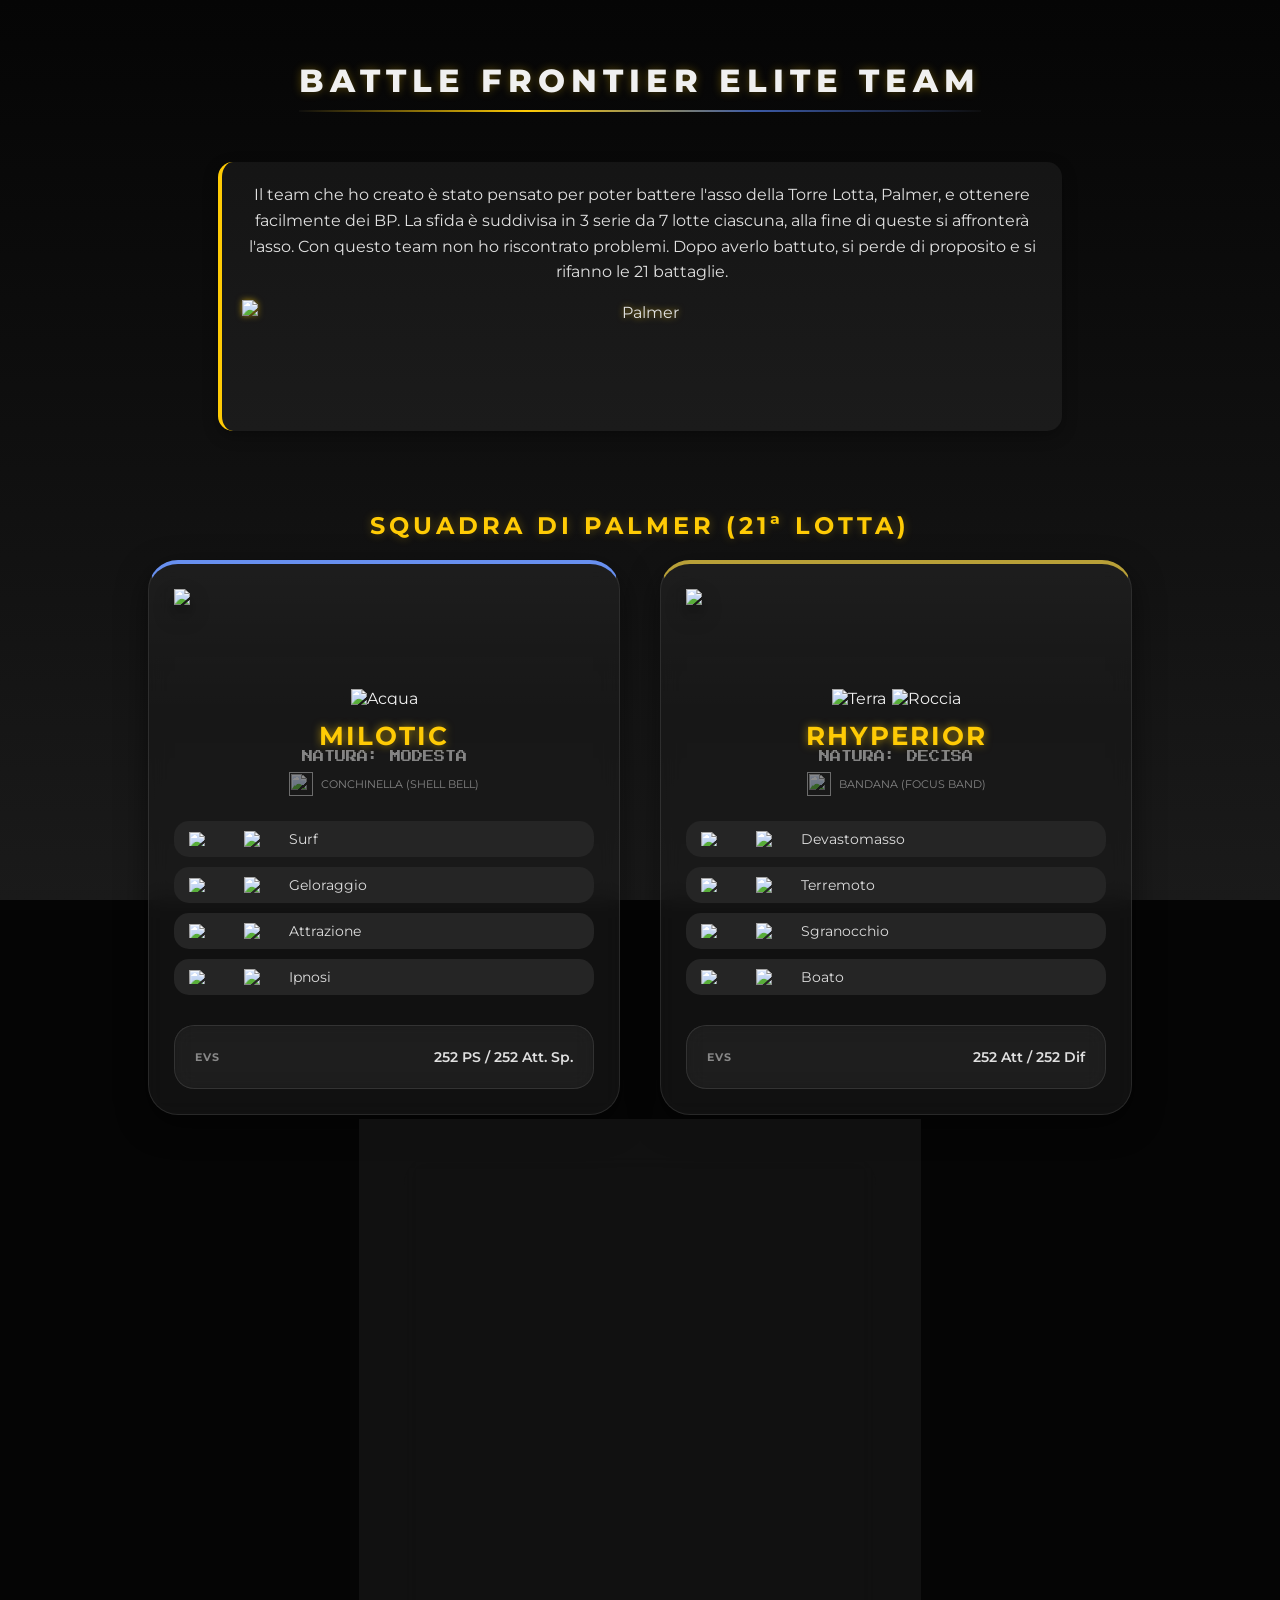
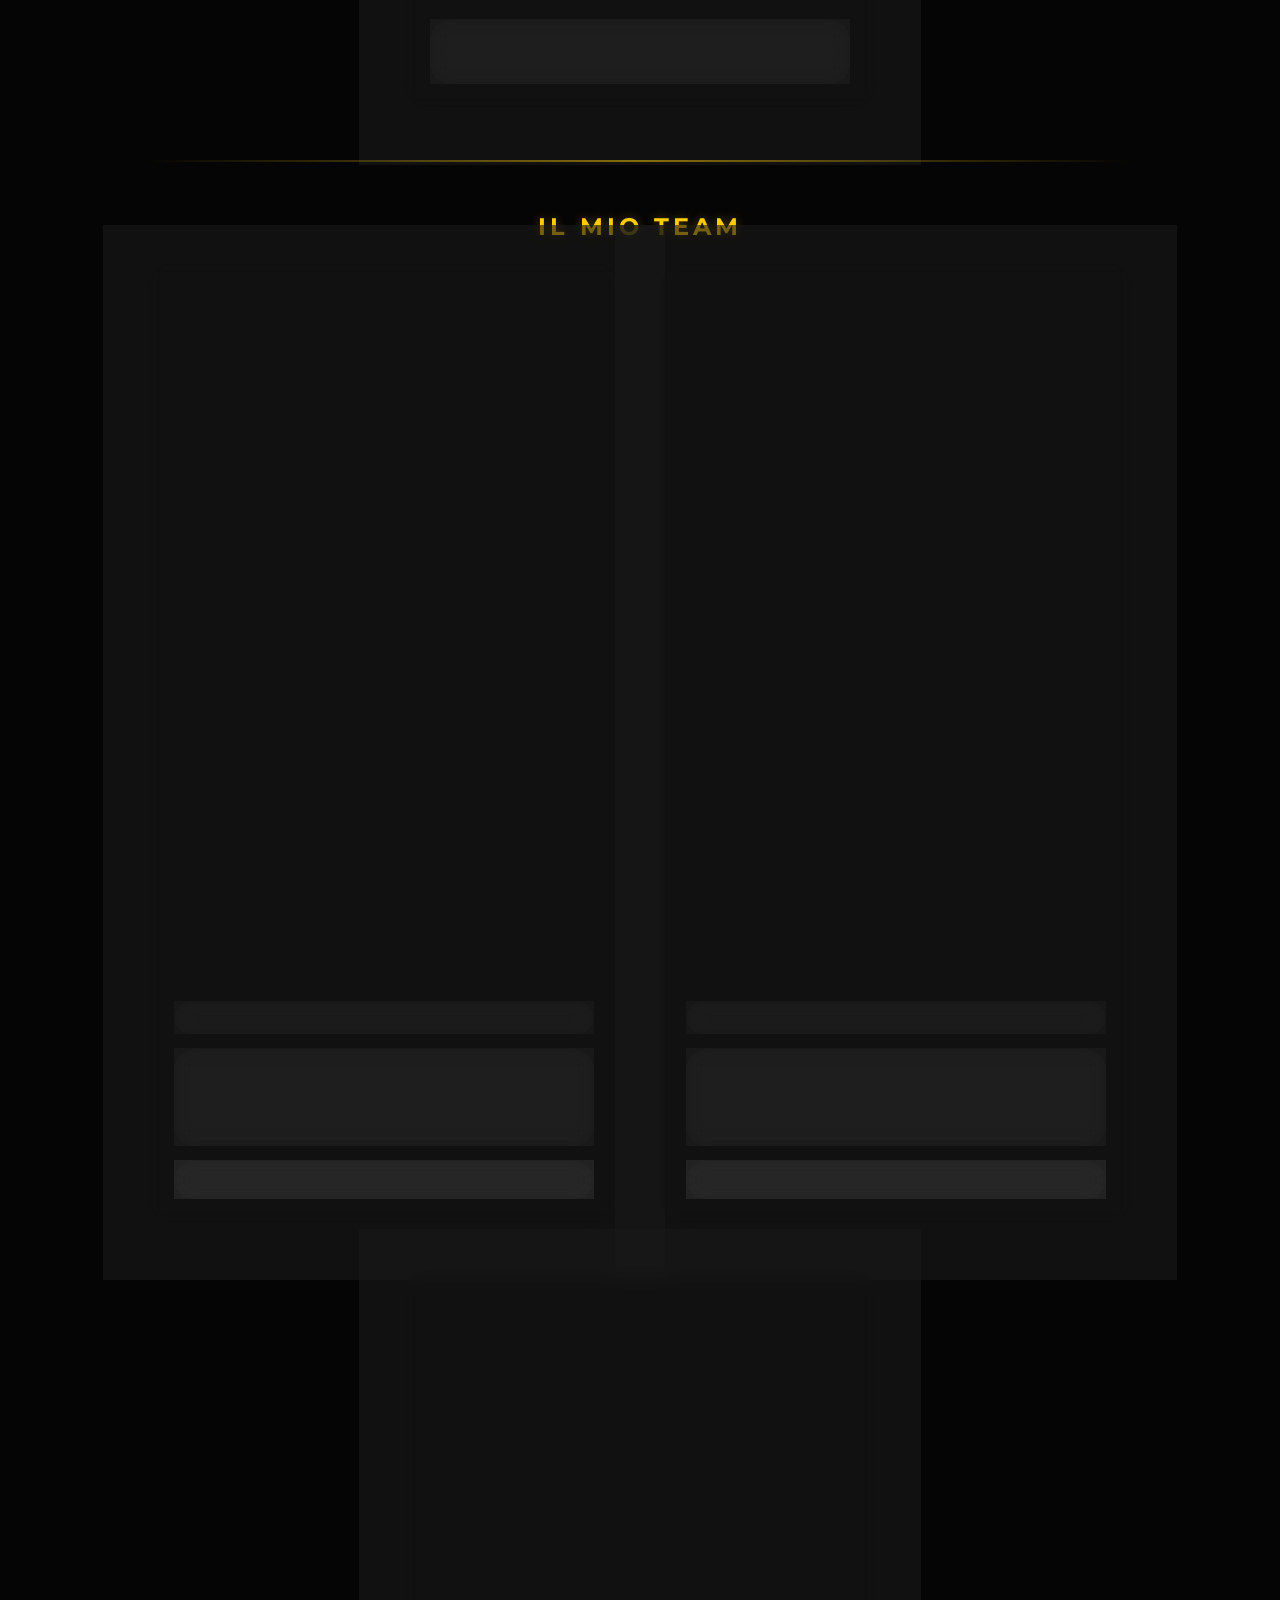
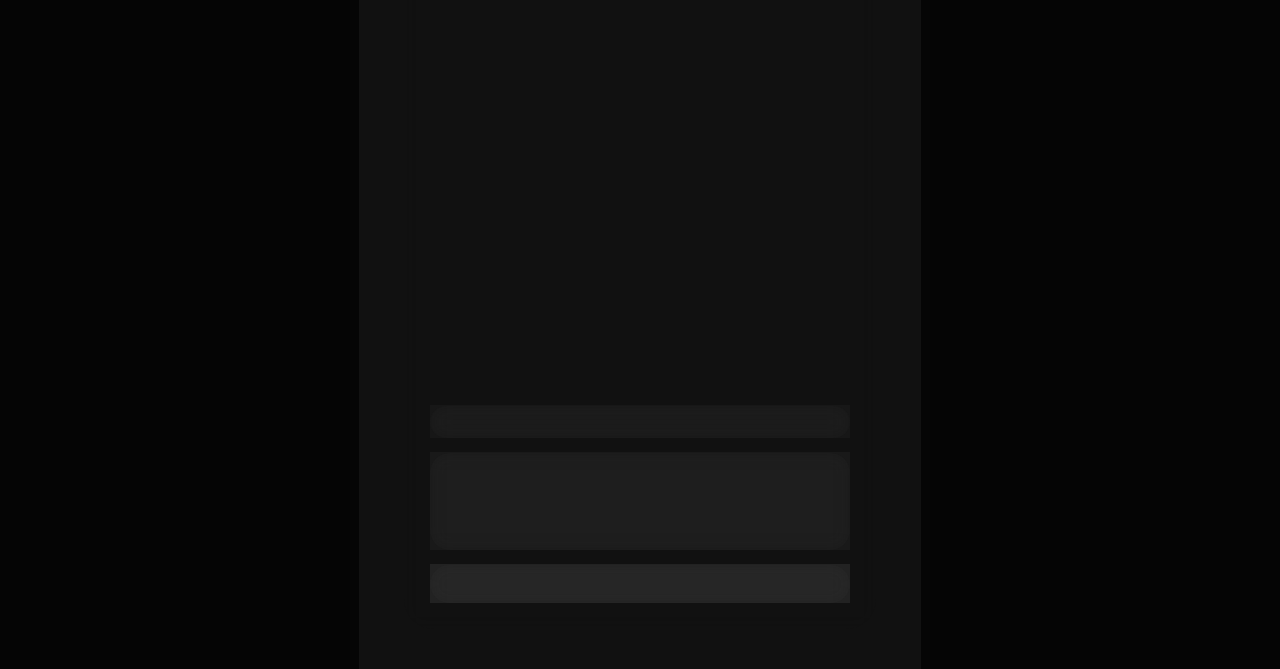
==== index.html @ 4a46c67b "1.2.2" ====
<!DOCTYPE html>
<html lang="it">
<head>
    <meta charset="UTF-8">
    <meta name="viewport" content="width=device-width, initial-scale=1.0">
    <title>Frontier Elite | SoulSilver</title>
    <link rel="stylesheet" href="style.css">
    <link rel="icon" href="https://raw.githubusercontent.com/PokeAPI/sprites/master/sprites/items/master-ball.png" type="image/png">
    <script src="https://cdn.jsdelivr.net/npm/chart.js"></script>
    <script src="https://cdn.jsdelivr.net/npm/chartjs-plugin-datalabels@2.0.0/dist/chartjs-plugin-datalabels.min.js"></script>
    <link href="https://fonts.googleapis.com/css2?family=Montserrat:wght@400;600;800&display=swap" rel="stylesheet">
    <link href="https://fonts.googleapis.com/css2?family=Press+Start+2P&display=swap" rel="stylesheet">
</head>
<body>

    <h1>BATTLE FRONTIER ELITE TEAM</h1>

    <div class="intro-text">
        <p>Il team che ho creato è stato pensato per poter battere l'asso della Torre Lotta, Palmer, e ottenere facilmente dei BP. La sfida è suddivisa in 3 serie da 7 lotte ciascuna, alla fine di queste si affronterà l'asso. Con questo team non ho riscontrato problemi. Dopo averlo battuto, si perde di proposito e si rifanno le 21 battaglie.</p>
        <img src="https://archives.bulbagarden.net/media/upload/8/83/Spr_Pt_Palmer.png" class="trainer-sprite" alt="Palmer">
    </div>

    <h2 class="section-header">SQUADRA DI PALMER (21ª LOTTA)</h2>

    <div class="team-container">
        <div class="card type-water">
            <img src="https://raw.githubusercontent.com/PokeAPI/sprites/master/sprites/pokemon/versions/generation-v/black-white/animated/350.gif" class="sprite">
            <div class="types-container">
                <img src="https://raw.githubusercontent.com/PokeAPI/sprites/master/sprites/types/generation-iv/heartgold-soulsilver/11.png" class="type-badge" alt="Acqua">
            </div>
            <div class="name">MILOTIC</div>
            <div class="nature">Natura: Modesta</div>
            <div class="held-item">
                <img src="https://raw.githubusercontent.com/PokeAPI/sprites/master/sprites/items/shell-bell.png" class="item-icon">
                <span>Conchinella (Shell Bell)</span>
            </div>
            <div class="moves-grid">
                <div class="move-row"><img src="https://raw.githubusercontent.com/PokeAPI/sprites/master/sprites/types/generation-iv/heartgold-soulsilver/11.png" class="type-icon" alt="Acqua"> <img src="special.png" class="type-tag"> <span>Surf</span></div>
                <div class="move-row"><img src="https://raw.githubusercontent.com/PokeAPI/sprites/master/sprites/types/generation-iv/heartgold-soulsilver/15.png" class="type-icon" alt="Ghiaccio"> <img src="special.png" class="type-tag"> <span>Geloraggio</span></div>
                <div class="move-row"><img src="https://raw.githubusercontent.com/PokeAPI/sprites/master/sprites/types/generation-iv/heartgold-soulsilver/1.png" class="type-icon" alt="Normale"> <img src="status.png" class="type-tag"> <span>Attrazione</span></div>
                <div class="move-row"><img src="https://raw.githubusercontent.com/PokeAPI/sprites/master/sprites/types/generation-iv/heartgold-soulsilver/14.png" class="type-icon" alt="Psico"> <img src="status.png" class="type-tag"> <span>Ipnosi</span></div>
            </div>
            <div class="recommendation-container">
                <div class="rec-row"><span class="rec-label">EVs</span> <span class="rec-value">252 PS / 252 Att. Sp.</span></div>
            </div>
        </div>

        <div class="card type-rock">
            <img src="https://raw.githubusercontent.com/PokeAPI/sprites/master/sprites/pokemon/versions/generation-v/black-white/animated/464.gif" class="sprite">
            <div class="types-container">
                <img src="https://raw.githubusercontent.com/PokeAPI/sprites/master/sprites/types/generation-iv/heartgold-soulsilver/5.png" class="type-badge" alt="Terra">
                <img src="https://raw.githubusercontent.com/PokeAPI/sprites/master/sprites/types/generation-iv/heartgold-soulsilver/6.png" class="type-badge" alt="Roccia">
            </div>
            <div class="name">RHYPERIOR</div>
            <div class="nature">Natura: Decisa</div>
            <div class="held-item">
                <img src="https://raw.githubusercontent.com/PokeAPI/sprites/master/sprites/items/focus-band.png" class="item-icon">
                <span>Bandana (Focus Band)</span>
            </div>
            <div class="moves-grid">
                <div class="move-row"><img src="https://raw.githubusercontent.com/PokeAPI/sprites/master/sprites/types/generation-iv/heartgold-soulsilver/6.png" class="type-icon" alt="Roccia"> <img src="physical.png" class="type-tag"> <span>Devastomasso</span></div>
                <div class="move-row"><img src="https://raw.githubusercontent.com/PokeAPI/sprites/master/sprites/types/generation-iv/heartgold-soulsilver/5.png" class="type-icon" alt="Terra"> <img src="physical.png" class="type-tag"> <span>Terremoto</span></div>
                <div class="move-row"><img src="https://raw.githubusercontent.com/PokeAPI/sprites/master/sprites/types/generation-iv/heartgold-soulsilver/17.png" class="type-icon" alt="Buio"> <img src="physical.png" class="type-tag"> <span>Sgranocchio</span></div>
                <div class="move-row"><img src="https://raw.githubusercontent.com/PokeAPI/sprites/master/sprites/types/generation-iv/heartgold-soulsilver/1.png" class="type-icon" alt="Normale"> <img src="status.png" class="type-tag"> <span>Boato</span></div>
            </div>
            <div class="recommendation-container">
                <div class="rec-row"><span class="rec-label">EVs</span> <span class="rec-value">252 Att / 252 Dif</span></div>
            </div>
        </div>

        <div class="card type-dragon">
            <img src="https://raw.githubusercontent.com/PokeAPI/sprites/master/sprites/pokemon/versions/generation-v/black-white/animated/149.gif" class="sprite">
            <div class="types-container">
                <img src="https://raw.githubusercontent.com/PokeAPI/sprites/master/sprites/types/generation-iv/heartgold-soulsilver/16.png" class="type-badge" alt="Drago">
                <img src="https://raw.githubusercontent.com/PokeAPI/sprites/master/sprites/types/generation-iv/heartgold-soulsilver/3.png" class="type-badge" alt="Volante">
            </div>
            <div class="name">DRAGONITE</div>
            <div class="nature">Natura: Decisa</div>
            <div class="held-item">
                <img src="https://raw.githubusercontent.com/PokeAPI/sprites/master/sprites/items/lum-berry.png" class="item-icon">
                <span>Baccaprugna (Lum Berry)</span>
            </div>
            <div class="moves-grid">
                <div class="move-row"><img src="https://raw.githubusercontent.com/PokeAPI/sprites/master/sprites/types/generation-iv/heartgold-soulsilver/16.png" class="type-icon" alt="Drago"> <img src="physical.png" class="type-tag"> <span>Dragartigli</span></div>
                <div class="move-row"><img src="https://raw.githubusercontent.com/PokeAPI/sprites/master/sprites/types/generation-iv/heartgold-soulsilver/3.png" class="type-icon" alt="Volante"> <img src="physical.png" class="type-tag"> <span>Aeroassalto</span></div>
                <div class="move-row"><img src="https://raw.githubusercontent.com/PokeAPI/sprites/master/sprites/types/generation-iv/heartgold-soulsilver/13.png" class="type-icon" alt="Elettro"> <img src="status.png" class="type-tag"> <span>Tuononda</span></div>
                <div class="move-row"><img src="https://raw.githubusercontent.com/PokeAPI/sprites/master/sprites/types/generation-iv/heartgold-soulsilver/16.png" class="type-icon" alt="Drago"> <img src="status.png" class="type-tag"> <span>Dragodanza</span></div>
            </div>
            <div class="recommendation-container">
                <div class="rec-row"><span class="rec-label">EVs</span> <span class="rec-value">252 Att / 252 Dif. Sp.</span></div>
            </div>
        </div>
    </div>

    <hr class="team-divider">
    <h2 class="section-header">IL MIO TEAM</h2>

    <div class="team-container">
        <div class="card type-ground">
            <img src="https://raw.githubusercontent.com/PokeAPI/sprites/master/sprites/pokemon/versions/generation-v/black-white/animated/445.gif" class="sprite">
            <div class="types-container">
                <img src="https://raw.githubusercontent.com/PokeAPI/sprites/master/sprites/types/generation-iv/heartgold-soulsilver/16.png" class="type-badge" alt="Drago">
                <img src="https://raw.githubusercontent.com/PokeAPI/sprites/master/sprites/types/generation-iv/heartgold-soulsilver/5.png" class="type-badge" alt="Terra">
            </div>
            <div class="name">GARCHOMP</div>
            <div class="ability">Sabbiavelo (Sand Veil)</div>
            <div class="nature">Natura: Allegra</div>
            <div class="held-item">
                <img src="https://raw.githubusercontent.com/PokeAPI/sprites/master/sprites/items/focus-sash.png" class="item-icon">
                <span>Sciarpa Scelta (Choice Scarf)</span>
            </div>
            <div class="moves-grid">
                <div class="move-row clickable-move"><img src="https://raw.githubusercontent.com/PokeAPI/sprites/master/sprites/types/generation-iv/heartgold-soulsilver/5.png" class="type-icon" alt="Terra"> <img src="physical.png" class="type-tag"> <span>Terremoto</span> <span class="pp">16 PP</span></div>
                <div class="move-data" style="display: none;">
                    <div class="data-title">Terremoto</div>
                    <div class="data-content"><p>MT 26. Ottenuta in Smeraldo (Grotta dei Tempi) e duplicata col glitch della Torre Lotta. Metodo più veloce: Clonazione infinita.</p></div>
                </div>
                <div class="move-row clickable-move"><img src="https://raw.githubusercontent.com/PokeAPI/sprites/master/sprites/types/generation-iv/heartgold-soulsilver/1.png" class="type-icon" alt="Normale"> <img src="status.png" class="type-tag"> <span>Danzaspada</span> <span class="pp">48 PP</span></div>
                <div class="move-data" style="display: none;">
                    <div class="data-title">Danzaspada</div>
                    <div class="data-content"><p>MT 75. Comprata al Centro Commerciale di Rupepoli (Platino) per 2000$. Metodo più veloce: Acquisto diretto.</p></div>
                </div>
                <div class="move-row clickable-move"><img src="https://raw.githubusercontent.com/PokeAPI/sprites/master/sprites/types/generation-iv/heartgold-soulsilver/16.png" class="type-icon" alt="Drago"> <img src="physical.png" class="type-tag"> <span>Oltraggio</span> <span class="pp">24 PP</span></div>
                <div class="move-data" style="display: none;">
                    <div class="data-title">Oltraggio</div>
                    <div class="data-content"><p>Insegnamosse. Si impara alla Frontiera Lotta (Platino/HGSS). Costa 48 BP. Metodo più veloce: Farming Palmer (Torre Lotta).</p></div>
                </div>
                <div class="move-row clickable-move"><img src="https://raw.githubusercontent.com/PokeAPI/sprites/master/sprites/types/generation-iv/heartgold-soulsilver/10.png" class="type-icon" alt="Fuoco"> <img src="physical.png" class="type-tag"> <span>Rogodenti</span> <span class="pp">24 PP</span></div>
                <div class="move-data" style="display: none;">
                    <div class="data-title">Rogodenti</div>
                    <div class="data-content"><p>Livello 1 / Ricordamosse. Vai a Ebanopoli (HGSS) o Pratopoli (Platino) con una Squama Cuore.</p></div>
                </div>
            </div>
            <div class="chart-container">
                <canvas id="chartGarchomp"></canvas>
            </div>
            <div class="stats-grid-container" id="statsGarchomp"></div>
            <div class="recommendation-container">
                <div class="rec-row">
                    <span class="rec-label">Natura consigliata</span>
                    <span class="rec-value">Allegra</span>
                </div>
                <div class="rec-row">
                    <span class="rec-label">IV prioritari</span>
                    <span class="rec-value">Velocità, Attacco</span>
                </div>
            </div>
            <div class="location-box" data-pokemon="garchomp">Dove trovarli?</div>
            <div class="location-data" style="display: none;">
                <div class="data-title">Gible (Pre-evoluzione di Garchomp)</div>
                <div class="data-content">
                    <p class="platinum"><strong>Gioco:</strong> <span style="color: #A0C0D0;">Pokémon Platino</span></p>
                    <p class="platinum"><strong>Luogo:</strong> Grotta Labirinto (Wayward Cave) - Ingresso Segreto.</p>
                    <p class="platinum"><strong>Posizione:</strong> Sotto la Pista Ciclabile (Percorso 206).</p>
                    <p class="platinum"><strong>Requisiti:</strong> MN Forza per spostare i massi all'interno.</p>
                </div>
            </div>
        </div>

        <div class="card type-water">
            <img src="https://raw.githubusercontent.com/PokeAPI/sprites/master/sprites/pokemon/versions/generation-v/black-white/animated/121.gif" class="sprite" style="height: 75px; margin-top: 15px;">
            <div class="types-container">
                <img src="https://raw.githubusercontent.com/PokeAPI/sprites/master/sprites/types/generation-iv/heartgold-soulsilver/11.png" class="type-badge" alt="Acqua">
                <img src="https://raw.githubusercontent.com/PokeAPI/sprites/master/sprites/types/generation-iv/heartgold-soulsilver/14.png" class="type-badge" alt="Psico">
            </div>
            <div class="name">STARMIE</div>
            <div class="ability">Alternacura (Natural Cure)</div>
            <div class="nature">Natura: Timida</div>
            <div class="held-item">
                <img src="https://raw.githubusercontent.com/PokeAPI/sprites/master/sprites/items/life-orb.png" class="item-icon">
                <span>Sfera Vita (Life Orb)</span>
            </div>
            <div class="moves-grid">
                <div class="move-row clickable-move"><img src="https://raw.githubusercontent.com/PokeAPI/sprites/master/sprites/types/generation-iv/heartgold-soulsilver/14.png" class="type-icon" alt="Psichico"> <img src="special.png" class="type-tag"> <span>Psichico</span> <span class="pp">16 PP</span></div>
                <div class="move-data" style="display: none;">
                    <div class="data-title">Psichico</div>
                    <div class="data-content"><p>MT 29. Ottenuta in Smeraldo (Casinò/Via Vittoria) e duplicata col glitch. Metodo più veloce: Clonazione.</p></div>
                </div>
                <div class="move-row clickable-move"><img src="https://raw.githubusercontent.com/PokeAPI/sprites/master/sprites/types/generation-iv/heartgold-soulsilver/15.png" class="type-icon" alt="Ghiaccio"> <img src="special.png" class="type-tag"> <span>Geloraggio</span> <span class="pp">16 PP</span></div>
                <div class="move-data" style="display: none;">
                    <div class="data-title">Geloraggio</div>
                    <div class="data-content"><p>MT 13. Ottenuta in Smeraldo (Casinò/Relitto) e duplicata col glitch. Metodo più veloce: Clonazione.</p></div>
                </div>
                <div class="move-row clickable-move"><img src="https://raw.githubusercontent.com/PokeAPI/sprites/master/sprites/types/generation-iv/heartgold-soulsilver/13.png" class="type-icon" alt="Elettro"> <img src="special.png" class="type-tag"> <span>Fulmine</span> <span class="pp">24 PP</span></div>
                <div class="move-data" style="display: none;">
                    <div class="data-title">Fulmine</div>
                    <div class="data-content"><p>MT 24. Ottenuta in Smeraldo (Centrale Elettrica/Casinò) e duplicata col glitch. Metodo più veloce: Clonazione.</p></div>
                </div>
                <div class="move-row clickable-move"><img src="https://raw.githubusercontent.com/PokeAPI/sprites/master/sprites/types/generation-iv/heartgold-soulsilver/11.png" class="type-icon" alt="Acqua"> <img src="special.png" class="type-tag"> <span>Surf</span> <span class="pp">24 PP</span></div>
                <div class="move-data" style="display: none;">
                    <div class="data-title">Surf</div>
                    <div class="data-content"><p>MN 03. Si ottiene durante la storia a Amarantopoli (Ecruteak City) dopo aver battuto le Kimono Girls.</p></div>
                </div>
            </div>
            <div class="chart-container">
                <canvas id="chartStarmie"></canvas>
            </div>
            <div class="stats-grid-container" id="statsStarmie"></div>
            <div class="recommendation-container">
                <div class="rec-row">
                    <span class="rec-label">Natura consigliata</span>
                    <span class="rec-value">Timida</span>
                </div>
                <div class="rec-row">
                    <span class="rec-label">IV prioritari</span>
                    <span class="rec-value">Velocità, Atk. Speciale</span>
                </div>
            </div>
            <div class="location-box" data-pokemon="starmie">Dove trovarli?</div>
            <div class="location-data" style="display: none;">
                <div class="data-title">Staryu (Pre-evoluzione di Starmie)</div>
                <div class="data-content">
                    <p><strong>Gioco:</strong> <span style="color: #4caf50;">Pokémon Smeraldo</span> / <span style="color: #c0c0c0;">Pokémon SoulSilver</span> / Leaf Green</p>
                    <p class="emerald"><strong style="color: #4caf50;">Luogo Smeraldo:</strong> Alghepoli (Lilycove City) - Coste</p>
                    <p class="soulsilver"><strong style="color: #c0c0c0;">Luogo SoulSilver:</strong> Fiorpesca (Cherrygrove City), Olivinopoli (Olivine City), Percorso 47.</p>
                    <p class="emerald"><strong style="color: #4caf50;">Posizione:</strong> Lungo le rive della città, ad esempio di fronte al Centro Commerciale o vicino al molo.</p>
                    <p class="emerald"><strong style="color: #4caf50;">Requisiti:</strong> Super Amo. Si ottiene a Verdeazzupoli (Mossdeep City) parlando con il pescatore nella casa a nord-est.</p>
                    <p class="emerald"><strong style="color: #4caf50;">Pietra Idrica Smeraldo:</strong> Necessaria per l'evoluzione. Si trova nel Relitto (Abandoned Ship) o scambiando un Coccio Blu con il Cercatesori sul Percorso 124.</p>
                    <p class="soulsilver"><strong style="color: #c0c0c0;">Pietra Idrica SoulSilver:</strong> Necessaria per l'evoluzione. Si ottiene dal Nonno di Bill (Percorso 25 a Kanto), come premio alla Gara Pigliamosche (Parco Nazionale) o tramite il numero di telefono del Pescatore Tullio (Percorso 42).</p>
                </div>
            </div>
        </div>

        <div class="card type-steel">
            <img src="https://raw.githubusercontent.com/PokeAPI/sprites/master/sprites/pokemon/versions/generation-v/black-white/animated/376.gif" class="sprite">
            <div class="types-container">
                <img src="https://raw.githubusercontent.com/PokeAPI/sprites/master/sprites/types/generation-iv/heartgold-soulsilver/9.png" class="type-badge" alt="Acciaio">
                <img src="https://raw.githubusercontent.com/PokeAPI/sprites/master/sprites/types/generation-iv/heartgold-soulsilver/14.png" class="type-badge" alt="Psico">
            </div>
            <div class="name">METAGROSS</div>
            <div class="ability">Corpochiaro (Clear Body)</div>
            <div class="nature">Natura: Furba</div>
            <div class="held-item">
                <img src="https://raw.githubusercontent.com/PokeAPI/sprites/master/sprites/items/choice-band.png" class="item-icon">
                <span>Fascia Scelta (Choice Band)</span>
            </div>
            <div class="moves-grid">
                <div class="move-row clickable-move"><img src="https://raw.githubusercontent.com/PokeAPI/sprites/master/sprites/types/generation-iv/heartgold-soulsilver/9.png" class="type-icon" alt="Acciaio"> <img src="physical.png" class="type-tag"> <span>Pugnoscarica</span> <span class="pp">48 PP</span></div>
                <div class="move-data" style="display: none;">
                    <div class="data-title">Pugnoscarica</div>
                    <div class="data-content"><p>Livello 1 / Ricordamosse. Essendo una mossa base di Metagross, non la impara salendo di livello dal 50 in poi, ma va "ricordata" a Ebanopoli/Pratopoli.</p></div>
                </div>
                <div class="move-row clickable-move"><img src="https://raw.githubusercontent.com/PokeAPI/sprites/master/sprites/types/generation-iv/heartgold-soulsilver/14.png" class="type-icon" alt="Psichico"> <img src="physical.png" class="type-tag"> <span>Cozzata Zen</span> <span class="pp">24 PP</span></div>
                <div class="move-data" style="display: none;">
                    <div class="data-title">Cozzata Zen</div>
                    <div class="data-content"><p>Livello 20 / Ricordamosse. Metang la impara al 20. Se il tuo Metagross è già oltre quel livello, usa il Ricordamosse. Metodo più veloce: 1 Squama Cuore (risparmi i BP del Tutor).</p></div>
                </div>
                <div class="move-row clickable-move"><img src="https://raw.githubusercontent.com/PokeAPI/sprites/master/sprites/types/generation-iv/heartgold-soulsilver/5.png" class="type-icon" alt="Terra"> <img src="physical.png" class="type-tag"> <span>Terremoto</span> <span class="pp">16 PP</span></div>
                <div class="move-data" style="display: none;">
                    <div class="data-title">Terremoto</div>
                    <div class="data-content"><p>MT 26. Insegnata in Smeraldo prima del trasferimento (duplicata col glitch).</p></div>
                </div>
                <div class="move-row clickable-move"><img src="https://raw.githubusercontent.com/PokeAPI/sprites/master/sprites/types/generation-iv/heartgold-soulsilver/9.png" class="type-icon" alt="Acciaio"> <img src="physical.png" class="type-tag"> <span>Meteorpugno</span> <span class="pp">16 PP</span></div>
                <div class="move-data" style="display: none;">
                    <div class="data-title">Meteorpugno</div>
                    <div class="data-content"><p>Livello 50. Se l'hai cancellata per sbaglio, usa il Ricordamosse.</p></div>
                </div>
            </div>
            <div class="chart-container">
                <canvas id="chartMetagross"></canvas>
            </div>
            <div class="stats-grid-container" id="statsMetagross"></div>
            <div class="recommendation-container">
                <div class="rec-row">
                    <span class="rec-label">Natura consigliata</span>
                    <span class="rec-value">Decisa</span>
                </div>
                <div class="rec-row">
                    <span class="rec-label">IV prioritari</span>
                    <span class="rec-value">Attacco, HP</span>
                </div>
            </div>
            <div class="location-box" data-pokemon="metagross">Dove trovarli?</div>
            <div class="location-data" style="display: none;">
                <div class="data-title">Beldum (Pre-evoluzione di Metagross)</div>
                <div class="data-content">
                    <p><strong>Gioco:</strong> <span style="color: #4caf50;">Pokémon Smeraldo</span> / <span style="color: #A0C0D0;">Pokémon Platino</span> / <span style="color: #c0c0c0;">Pokémon SoulSilver</span></p>
                    <p class="emerald"><strong style="color: #4caf50;">Luogo Smeraldo:</strong> Verdeazzupoli (Mossdeep City) - Casa di Rocco (Steven).</p>
                    <p class="platinum"><strong style="color: #A0C0D0;">Luogo Platino:</strong> Percorso 228 (Route 228).</p>
                    <p class="soulsilver"><strong style="color: #c0c0c0;">Luogo SoulSilver:</strong> Zafferanopoli (Saffron City) - Edificio Silph Co.</p>
                    <p class="emerald"><strong style="color: #4caf50;">Posizione Smeraldo:</strong> Poké Ball lasciata sul tavolo all'interno della casa di Rocco (a nord-ovest del Centro Pokémon).</p>
                    <p class="platinum"><strong style="color: #A0C0D0;">Posizione Platino:</strong> Nell'erba alta durante una tempesta di sabbia, ma solo se è attivo lo Sciame (Swarm) del giorno.</p>
                    <p class="soulsilver"><strong style="color: #c0c0c0;">Posizione SoulSilver:</strong> Si riceve in regalo da Rocco che si trova nell'atrio dell'edificio Silph Co.</p>
                    <p class="emerald"><strong style="color: #4caf50;">Requisiti Smeraldo:</strong> Aver sconfitto i Superquattro e il Campione della Lega Pokémon.</p>
                    <p class="platinum"><strong style="color: #A0C0D0;">Requisiti Platino:</strong> Pokédex Nazionale. Bisogna controllare la TV o parlare con la sorella di Lucas/Lucinda per attivare lo Sciame.</p>
                    <p class="soulsilver"><strong style="color: #c0c0c0;">Requisiti SoulSilver:</strong> Aver sconfitto Rosso sul Monte Argento. È necessario offrire a Rocco un Forretress in cambio del suo Beldum.</p>
                </div>
            </div>
        </div>
    </div>

    <!-- Modale per le location -->
    <div id="locationModal" class="modal-overlay">
        <div class="modal-content">
            <span class="modal-close">&times;</span>
            <h2 id="modalTitle" class="modal-title"></h2>
            <div id="modalBody" class="modal-body"></div>
        </div>
    </div>

    <script src="script.js"></script>
</body>
</html>
---- style.css ----
:root {
    --accent-color: #ffcb05;
    --accent-glow: rgba(255, 203, 5, 0.3);
    --accent-glow-strong: rgba(255, 203, 5, 0.6);
    --border-light: rgba(255, 255, 255, 0.1);
    --bg-light: rgba(255, 255, 255, 0.03);
    --font-pixel: 'Press Start 2P', cursive;
    --font-main: 'Montserrat', sans-serif;
    --color-secondary: #3c5aa6;
    --text-main: #f0f0f0;
    --text-secondary: #e0e0e0;
    --text-body: #ddd;
    --text-muted: #aaa;
    --text-dim: #888;
    --bg-card: rgba(26, 26, 26, 0.6);
    --bg-element: #252525;
    --bg-element-hover: #333;
    --color-emerald: #4caf50;
    --color-platinum: #A0C0D0;
    --color-soulsilver: #c0c0c0;
}

body {
    background: #050505;
    min-height: 100vh;
    box-sizing: border-box;
    color: var(--text-main);
    font-family: var(--font-main);
    display: flex;
    flex-direction: column;
    align-items: center;
    padding: 40px 20px;
    margin: 0;
}

/* Background Animato su Pseudo-elemento (Performance) */
body::before {
    content: "";
    position: fixed;
    top: 0; left: 0; width: 100%; height: 100%;
    background: linear-gradient(to bottom, #050505, #1a1a1a);
    z-index: -2;
}

h1 {
    letter-spacing: 6px;
    font-weight: 800;
    margin-bottom: 50px;
    border-bottom: 2px solid transparent;
    border-image: linear-gradient(to right, #0d0d0d, var(--accent-color), var(--color-secondary), #0d0d0d) 1;
    padding-bottom: 10px;
    text-shadow: 0 0 10px var(--accent-glow);
}

.intro-text {
    max-width: 800px;
    text-align: center;
    margin-bottom: 40px;
    line-height: 1.6;
    color: var(--text-secondary);
    background: rgba(255, 255, 255, 0.05);
    padding: 20px;
    border-radius: 15px;
    border-left: 4px solid var(--accent-color);
    box-shadow: 0 5px 15px rgba(0,0,0,0.3);
}

.section-header {
    text-align: center;
    color: var(--accent-color);
    text-transform: uppercase;
    letter-spacing: 4px;
    margin: 40px 0 20px;
    text-shadow: 0 0 10px var(--accent-glow);
    font-size: 1.5rem;
}

.intro-text p {
    margin: 0;
}

.trainer-sprite {
    height: 96px;
    display: block;
    margin: 15px auto;
    filter: drop-shadow(0 0 3px var(--accent-glow-strong)); /* Glow dorato */
}

.team-container {
    display: flex;
    flex-wrap: wrap;
    justify-content: center;
    gap: 40px;
    width: 100%;
}

/* Ammorbidiamo la card e le ombre */
/* Utility Glassmorphism Centralizzata */
.card, .modal-content, .stats-grid-container, .recommendation-container, .location-box {
    backdrop-filter: blur(10px); /* Effetto vetro smerigliato */
    border: 1px solid var(--border-light); /* Bordo sottile semitrasparente */
}

.card {
    background: var(--bg-card);
    border-radius: 30px;
    /* Layout Responsivo con clamp() e min() */
    width: min(420px, 95vw);
    padding: clamp(15px, 3vw, 25px);
    
    /* Bagliori automatici con color-mix */
    --card-glow: color-mix(in srgb, var(--type-color), transparent 60%);
    border-top: 4px solid var(--type-color);
    
    box-shadow: 0 10px 30px rgba(0,0,0,0.5);
    transition: all 0.4s cubic-bezier(0.175, 0.885, 0.32, 1.275);
    position: relative;
    overflow: hidden;
}

/* Definizione Variabili Colore per Tipo */
.card.type-ground { --type-color: #f08030; }
.card.type-water  { --type-color: #6890f0; }
.card.type-steel  { --type-color: #b8b8d0; }
.card.type-dragon { --type-color: #7038f8; }
.card.type-rock   { --type-color: #b8a038; }

/* Sfondo sfumato leggero dietro la card */
.card::before {
    content: '';
    position: absolute;
    top: 0; left: 0; right: 0; height: 150px;
    background: linear-gradient(to bottom, var(--bg-light), transparent);
    pointer-events: none;
}

/* Interattività: Effetto "3D Tilt" e Glow Dinamico */
.card:hover {
    transform: translateY(-10px);
    box-shadow: 0 0 40px var(--card-glow);
    border-color: var(--type-color);
}

.sprite {
    height: 90px;
    display: block;
    margin: 0 auto 20px;
    filter: drop-shadow(0 10px 10px rgba(0,0,0,0.4));
}

.types-container {
    display: flex;
    justify-content: center;
    align-items: center;
    width: 100%;
    gap: 6px;
    margin-bottom: 15px;
    margin-top: -10px;
}

.type-badge {
    height: 16px;
}

.name {
    text-align: center;
    font-size: 1.6rem;
    font-weight: bold;
    color: var(--accent-color);
    letter-spacing: 2px;
    text-shadow: 0 0 8px var(--accent-glow-strong); /* Testo Neon */
}

.ability, .nature, .held-item {
    text-align: center;
    font-size: 0.7rem;
    text-transform: uppercase;
    opacity: 0.5;
    margin-bottom: 10px;
}

.ability, .nature {
    font-family: var(--font-pixel); /* Font pixelato */
}

.held-item {
    margin-bottom: 25px;
    display: flex;
    align-items: center;
    justify-content: center;
    gap: 8px;
}

.item-icon {
    height: 24px;
    width: 24px;
    image-rendering: pixelated;
}

.moves-grid {
    display: grid;
    gap: 10px;
    margin-bottom: 30px;
}

/* Le righe delle mosse diventano più "soft" */
.move-row {
    background: var(--bg-element);
    padding: 10px 15px;
    border-radius: 15px; /* Arrotondate invece che spigolose */
    border: none; /* Rimuoviamo il bordo per un look più pulito */
    font-size: 0.85rem;
    color: var(--text-body);
    display: flex;
    align-items: center;
    gap: 10px;
}

.clickable-move {
    cursor: pointer;
    transition: background 0.2s ease, transform 0.2s ease;
}

.clickable-move:hover {
    background: var(--bg-element-hover);
    transform: translateX(5px);
}

.move-row .pp {
    margin-left: auto;
    font-size: 0.75rem;
    font-family: var(--font-pixel); /* Font pixelato */
    color: var(--text-muted);
    font-weight: 600;
    text-transform: uppercase;
    letter-spacing: 0.5px;
}

.type-icon {
    height: 14px;
    width: 45px;
    object-fit: contain;
}

.type-tag {
    width: 35px;
}

/* Contenitore grafico: meno "incassato", più integrato */
.chart-container {
    position: relative;
    height: 240px; /* Aumentato da 180px */
    width: 100%;
    background: var(--bg-light); /* Sfondo leggerissimo */
    border-radius: 20px;
    padding: 10px 40px 10px 10px; /* Aumentato il padding destro a 40px */
    margin-top: 10px;
    box-sizing: border-box; /* Fondamentale per non far sbordare */
}

/* Header delle stats più elegante */
.chart-header.main {
    display: flex;
    justify-content: center;
    font-family: var(--font-main);
    font-size: 0.7rem;
    font-weight: 700;
    text-transform: uppercase;
    letter-spacing: 1px;
    color: #666;
    margin-bottom: 8px;
    padding: 0 10px;
    white-space: pre-line; /* consente <br> a funzionare */
}

/* Header IV/EV più chiaro */
.chart-header.iv-ev {
    display: flex;
    justify-content: center;
    font-size: 0.7rem;
    font-weight: 800;
    letter-spacing: 2px;
    color: #555; /* Grigio scuro per non distrarre */
    margin-top: 20px;
    margin-bottom: 5px;
    text-transform: uppercase;
}

/* Contenitore tabella IV/EV */
.stats-grid-container {
    margin-top: 15px;
    margin-bottom: 10px;
    background: var(--bg-light);
    border-radius: 20px;
    padding: 15px;
    overflow: hidden;
}

.stats-grid {
    display: grid;
    grid-template-columns: 60px 1fr 1fr;
    gap: 0;
    margin-bottom: 15px;
}

.stats-grid-header {
    display: contents;
}

.stats-grid-header > div {
    padding: 8px;
    background: rgba(255,255,255,0.08);
    font-family: var(--font-pixel); /* Font pixelato */
    font-size: 0.75rem;
    font-weight: 700;
    text-transform: uppercase;
    letter-spacing: 1px;
    color: var(--accent-color);
    text-shadow: 0 0 5px rgba(255, 203, 5, 0.4);
    text-align: center;
}

.stats-grid-row {
    display: contents;
}

.stats-grid-cell {
    padding: 10px 8px;
    text-align: center;
    display: flex;
    align-items: center;
    justify-content: center;
    font-size: 0.85rem;
}

/* Ottimizzazione Griglia Statistiche (DRY) */
.stats-grid-cell:nth-child(3n+1) { font-weight: 600; text-transform: uppercase; letter-spacing: 0.5px; color: var(--text-body); }
.stats-grid-cell:nth-child(3n+2) { font-weight: 500; color: var(--text-muted); }
.stats-grid-cell:nth-child(3n+3) { flex-direction: column; gap: 4px; font-weight: 600; }


.ev-bar {
    width: 100%;
    height: 3px;
    background: var(--border-light);
    border-radius: 2px;
    overflow: hidden;
}

.ev-bar-fill {
    height: 100%;
    border-radius: 2px;
    transition: width 0.3s ease;
}

/* Box Consigli (Nature/IV) */
.recommendation-container {
    margin-top: 15px;
    background: rgba(255, 255, 255, 0.04);
    border-radius: 20px;
    padding: 15px 20px;
}

.rec-row {
    display: flex;
    justify-content: space-between;
    align-items: center;
    padding: 8px 0;
    border-bottom: 1px solid rgba(255, 255, 255, 0.05);
}

.rec-row:last-child {
    border-bottom: none;
}

.rec-label {
    font-size: 0.7rem;
    font-weight: 700;
    text-transform: uppercase;
    color: var(--text-dim);
    letter-spacing: 1px;
}

.rec-value {
    font-size: 0.85rem;
    font-weight: 600;
    color: var(--text-secondary);
}

/* Box Dove trovarli */
.location-box {
    margin-top: 15px;
    background: rgba(255, 255, 255, 0.08);
    border-radius: 20px;
    padding: 12px;
    text-align: center;
    font-family: var(--font-pixel);
    font-size: 0.75rem;
    font-weight: 700;
    text-transform: uppercase;
    letter-spacing: 1px;
    color: var(--text-dim);
    cursor: pointer;
    transition: all 0.3s ease;
}

.location-box:hover {
    background: rgba(255, 255, 255, 0.2);
    color: #fff;
}

/* Modal per "Dove trovarli?" */
.modal-overlay {
    position: fixed;
    top: 0;
    left: 0;
    width: 100%;
    height: 100%;
    background: rgba(0, 0, 0, 0.7);
    backdrop-filter: blur(5px);
    display: none; /* Nascosto di default */
    align-items: center;
    justify-content: center;
    z-index: 2000;
    opacity: 0;
    transition: opacity 0.3s ease;
}

.modal-overlay.show {
    display: flex;
    opacity: 1;
}

.modal-content {
    background: rgba(30, 30, 30, 0.8);
    border-radius: 25px;
    padding: 30px 40px;
    width: 90%;
    max-width: 500px;
    box-shadow: 0 10px 40px rgba(0,0,0,0.5);
    position: relative;
    transform: scale(0.95);
    transition: transform 0.3s ease;
}

.modal-overlay.show .modal-content {
    transform: scale(1);
}

.modal-close {
    position: absolute;
    top: 15px;
    right: 20px;
    font-size: 2rem;
    color: var(--text-dim);
    cursor: pointer;
    transition: color 0.2s ease;
}

.modal-close:hover {
    color: #fff;
}

.modal-title {
    font-size: 1.5rem;
    font-weight: 700;
    color: var(--accent-color);
    text-shadow: 0 0 8px var(--accent-glow-strong);
    margin-bottom: 20px;
    text-align: center;
}

.modal-body p {
    margin: 10px 0;
    line-height: 1.7;
    color: var(--text-body);
    border-left: 4px solid var(--accent-glow-strong);
    padding-left: 15px;
}

/* DRY nelle Modali del Gioco */
.modal-body p[class] {
    border-left: 4px solid var(--game-color, var(--accent-color));
    padding-left: 15px;
}

.emerald { --game-color: var(--color-emerald); }
.platinum { --game-color: var(--color-platinum); }
.soulsilver { --game-color: var(--color-soulsilver); }

.modal-body strong {
    color: var(--text-muted);
    font-weight: 800;
    margin-right: 8px;
    text-transform: uppercase;
    font-size: 0.95rem;
}

.team-divider {
    width: 80%;
    height: 2px;
    background: linear-gradient(to right, transparent, var(--accent-color), transparent);
    border: none;
    margin: 50px auto 10px;
    opacity: 0.5;
}
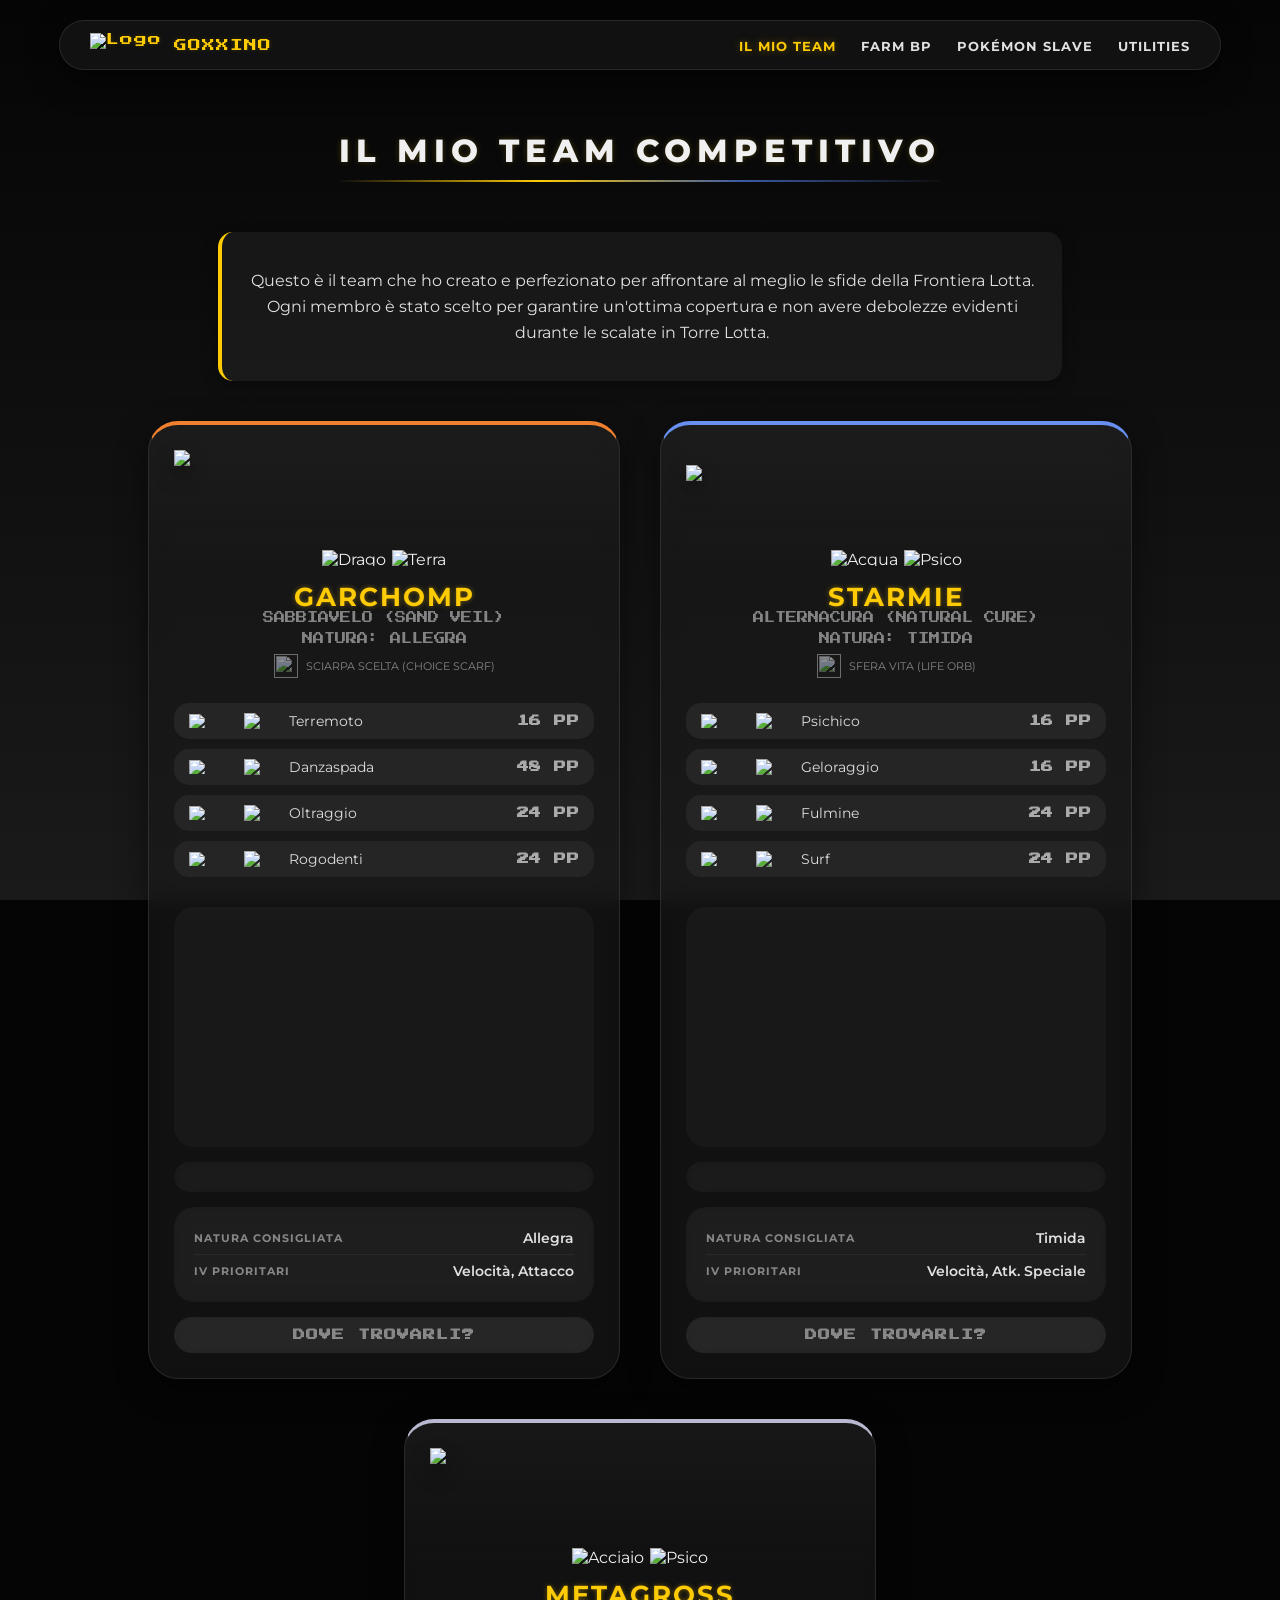
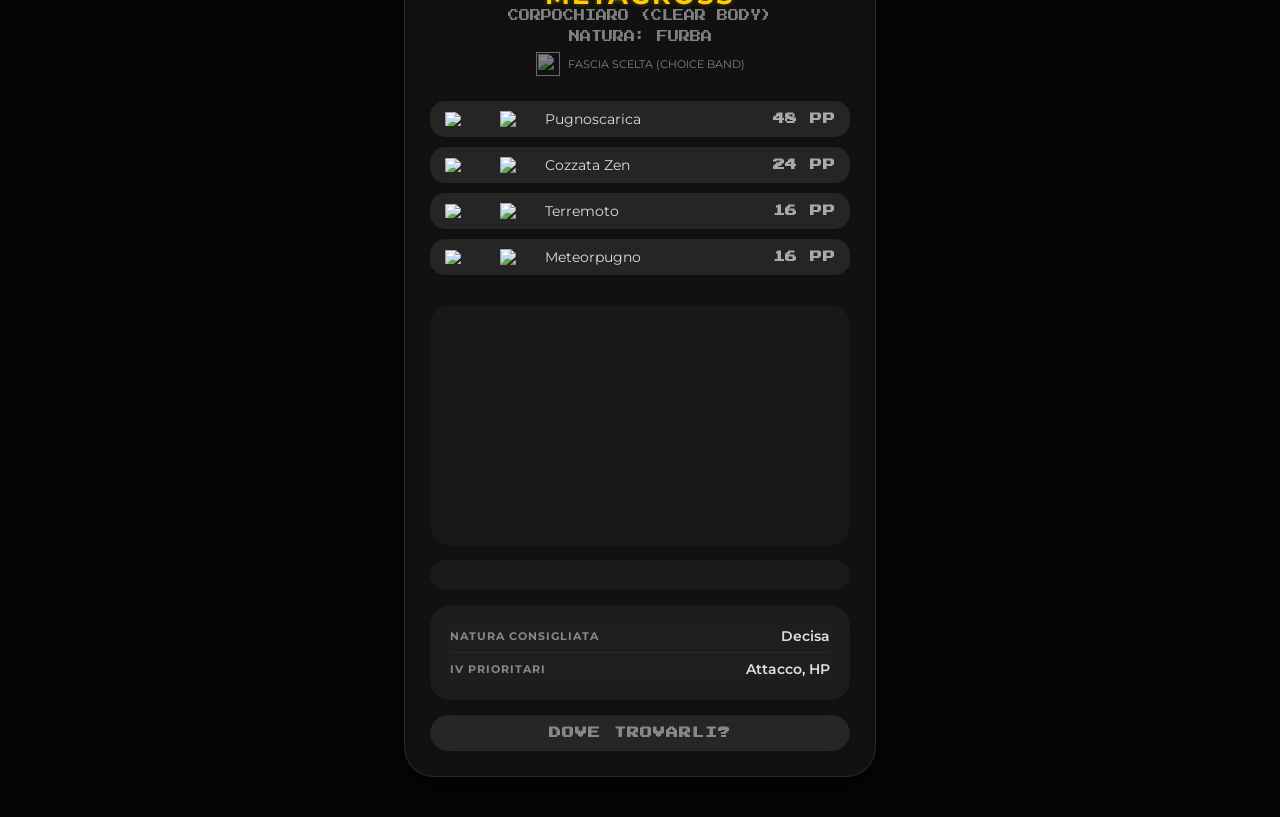
==== commit 5cb09cb0: "Versione 1.3" ====
--- a/index.html
+++ b/index.html
@@ -3,7 +3,7 @@
 <head>
     <meta charset="UTF-8">
     <meta name="viewport" content="width=device-width, initial-scale=1.0">
-    <title>Frontier Elite | SoulSilver</title>
+    <title>Goxxino | Il Mio Team</title>
     <link rel="stylesheet" href="style.css">
     <link rel="icon" href="https://raw.githubusercontent.com/PokeAPI/sprites/master/sprites/items/master-ball.png" type="image/png">
     <script src="https://cdn.jsdelivr.net/npm/chart.js"></script>
@@ -13,87 +13,25 @@
 </head>
 <body>
 
-    <h1>BATTLE FRONTIER ELITE TEAM</h1>
+    <!-- Menu di Navigazione Principale -->
+    <nav class="main-nav">
+        <div class="nav-logo">
+            <img src="https://raw.githubusercontent.com/PokeAPI/sprites/master/sprites/items/master-ball.png" alt="Logo">
+            <span>GOXXINO</span>
+        </div>
+        <ul class="nav-links">
+            <li><a href="index.html" class="active">Il Mio Team</a></li>
+            <li><a href="palmer.html">Farm BP</a></li>
+            <li><a href="slaves.html">Pokémon Slave</a></li>
+            <li><a href="utilities.html">Utilities</a></li>
+        </ul>
+    </nav>
+
+    <h1>IL MIO TEAM COMPETITIVO</h1>
 
     <div class="intro-text">
-        <p>Il team che ho creato è stato pensato per poter battere l'asso della Torre Lotta, Palmer, e ottenere facilmente dei BP. La sfida è suddivisa in 3 serie da 7 lotte ciascuna, alla fine di queste si affronterà l'asso. Con questo team non ho riscontrato problemi. Dopo averlo battuto, si perde di proposito e si rifanno le 21 battaglie.</p>
-        <img src="https://archives.bulbagarden.net/media/upload/8/83/Spr_Pt_Palmer.png" class="trainer-sprite" alt="Palmer">
+        <p>Questo è il team che ho creato e perfezionato per affrontare al meglio le sfide della Frontiera Lotta. Ogni membro è stato scelto per garantire un'ottima copertura e non avere debolezze evidenti durante le scalate in Torre Lotta.</p>
     </div>
-
-    <h2 class="section-header">SQUADRA DI PALMER (21ª LOTTA)</h2>
-
-    <div class="team-container">
-        <div class="card type-water">
-            <img src="https://raw.githubusercontent.com/PokeAPI/sprites/master/sprites/pokemon/versions/generation-v/black-white/animated/350.gif" class="sprite">
-            <div class="types-container">
-                <img src="https://raw.githubusercontent.com/PokeAPI/sprites/master/sprites/types/generation-iv/heartgold-soulsilver/11.png" class="type-badge" alt="Acqua">
-            </div>
-            <div class="name">MILOTIC</div>
-            <div class="nature">Natura: Modesta</div>
-            <div class="held-item">
-                <img src="https://raw.githubusercontent.com/PokeAPI/sprites/master/sprites/items/shell-bell.png" class="item-icon">
-                <span>Conchinella (Shell Bell)</span>
-            </div>
-            <div class="moves-grid">
-                <div class="move-row"><img src="https://raw.githubusercontent.com/PokeAPI/sprites/master/sprites/types/generation-iv/heartgold-soulsilver/11.png" class="type-icon" alt="Acqua"> <img src="special.png" class="type-tag"> <span>Surf</span></div>
-                <div class="move-row"><img src="https://raw.githubusercontent.com/PokeAPI/sprites/master/sprites/types/generation-iv/heartgold-soulsilver/15.png" class="type-icon" alt="Ghiaccio"> <img src="special.png" class="type-tag"> <span>Geloraggio</span></div>
-                <div class="move-row"><img src="https://raw.githubusercontent.com/PokeAPI/sprites/master/sprites/types/generation-iv/heartgold-soulsilver/1.png" class="type-icon" alt="Normale"> <img src="status.png" class="type-tag"> <span>Attrazione</span></div>
-                <div class="move-row"><img src="https://raw.githubusercontent.com/PokeAPI/sprites/master/sprites/types/generation-iv/heartgold-soulsilver/14.png" class="type-icon" alt="Psico"> <img src="status.png" class="type-tag"> <span>Ipnosi</span></div>
-            </div>
-            <div class="recommendation-container">
-                <div class="rec-row"><span class="rec-label">EVs</span> <span class="rec-value">252 PS / 252 Att. Sp.</span></div>
-            </div>
-        </div>
-
-        <div class="card type-rock">
-            <img src="https://raw.githubusercontent.com/PokeAPI/sprites/master/sprites/pokemon/versions/generation-v/black-white/animated/464.gif" class="sprite">
-            <div class="types-container">
-                <img src="https://raw.githubusercontent.com/PokeAPI/sprites/master/sprites/types/generation-iv/heartgold-soulsilver/5.png" class="type-badge" alt="Terra">
-                <img src="https://raw.githubusercontent.com/PokeAPI/sprites/master/sprites/types/generation-iv/heartgold-soulsilver/6.png" class="type-badge" alt="Roccia">
-            </div>
-            <div class="name">RHYPERIOR</div>
-            <div class="nature">Natura: Decisa</div>
-            <div class="held-item">
-                <img src="https://raw.githubusercontent.com/PokeAPI/sprites/master/sprites/items/focus-band.png" class="item-icon">
-                <span>Bandana (Focus Band)</span>
-            </div>
-            <div class="moves-grid">
-                <div class="move-row"><img src="https://raw.githubusercontent.com/PokeAPI/sprites/master/sprites/types/generation-iv/heartgold-soulsilver/6.png" class="type-icon" alt="Roccia"> <img src="physical.png" class="type-tag"> <span>Devastomasso</span></div>
-                <div class="move-row"><img src="https://raw.githubusercontent.com/PokeAPI/sprites/master/sprites/types/generation-iv/heartgold-soulsilver/5.png" class="type-icon" alt="Terra"> <img src="physical.png" class="type-tag"> <span>Terremoto</span></div>
-                <div class="move-row"><img src="https://raw.githubusercontent.com/PokeAPI/sprites/master/sprites/types/generation-iv/heartgold-soulsilver/17.png" class="type-icon" alt="Buio"> <img src="physical.png" class="type-tag"> <span>Sgranocchio</span></div>
-                <div class="move-row"><img src="https://raw.githubusercontent.com/PokeAPI/sprites/master/sprites/types/generation-iv/heartgold-soulsilver/1.png" class="type-icon" alt="Normale"> <img src="status.png" class="type-tag"> <span>Boato</span></div>
-            </div>
-            <div class="recommendation-container">
-                <div class="rec-row"><span class="rec-label">EVs</span> <span class="rec-value">252 Att / 252 Dif</span></div>
-            </div>
-        </div>
-
-        <div class="card type-dragon">
-            <img src="https://raw.githubusercontent.com/PokeAPI/sprites/master/sprites/pokemon/versions/generation-v/black-white/animated/149.gif" class="sprite">
-            <div class="types-container">
-                <img src="https://raw.githubusercontent.com/PokeAPI/sprites/master/sprites/types/generation-iv/heartgold-soulsilver/16.png" class="type-badge" alt="Drago">
-                <img src="https://raw.githubusercontent.com/PokeAPI/sprites/master/sprites/types/generation-iv/heartgold-soulsilver/3.png" class="type-badge" alt="Volante">
-            </div>
-            <div class="name">DRAGONITE</div>
-            <div class="nature">Natura: Decisa</div>
-            <div class="held-item">
-                <img src="https://raw.githubusercontent.com/PokeAPI/sprites/master/sprites/items/lum-berry.png" class="item-icon">
-                <span>Baccaprugna (Lum Berry)</span>
-            </div>
-            <div class="moves-grid">
-                <div class="move-row"><img src="https://raw.githubusercontent.com/PokeAPI/sprites/master/sprites/types/generation-iv/heartgold-soulsilver/16.png" class="type-icon" alt="Drago"> <img src="physical.png" class="type-tag"> <span>Dragartigli</span></div>
-                <div class="move-row"><img src="https://raw.githubusercontent.com/PokeAPI/sprites/master/sprites/types/generation-iv/heartgold-soulsilver/3.png" class="type-icon" alt="Volante"> <img src="physical.png" class="type-tag"> <span>Aeroassalto</span></div>
-                <div class="move-row"><img src="https://raw.githubusercontent.com/PokeAPI/sprites/master/sprites/types/generation-iv/heartgold-soulsilver/13.png" class="type-icon" alt="Elettro"> <img src="status.png" class="type-tag"> <span>Tuononda</span></div>
-                <div class="move-row"><img src="https://raw.githubusercontent.com/PokeAPI/sprites/master/sprites/types/generation-iv/heartgold-soulsilver/16.png" class="type-icon" alt="Drago"> <img src="status.png" class="type-tag"> <span>Dragodanza</span></div>
-            </div>
-            <div class="recommendation-container">
-                <div class="rec-row"><span class="rec-label">EVs</span> <span class="rec-value">252 Att / 252 Dif. Sp.</span></div>
-            </div>
-        </div>
-    </div>
-
-    <hr class="team-divider">
-    <h2 class="section-header">IL MIO TEAM</h2>
 
     <div class="team-container">
         <div class="card type-ground">
@@ -153,6 +91,7 @@
                     <p class="platinum"><strong>Luogo:</strong> Grotta Labirinto (Wayward Cave) - Ingresso Segreto.</p>
                     <p class="platinum"><strong>Posizione:</strong> Sotto la Pista Ciclabile (Percorso 206).</p>
                     <p class="platinum"><strong>Requisiti:</strong> MN Forza per spostare i massi all'interno.</p>
+                    <img src="https://archives.bulbagarden.net/media/upload/f/f2/Sinnoh_Route_206_Map.png" alt="Percorso 206 (Route 206)" style="width: 100%; border-radius: 10px; margin-top: 15px; border: 1px solid var(--border-light); filter: drop-shadow(0 5px 15px rgba(0,0,0,0.5));">
                 </div>
             </div>
         </div>
--- a/style.css
+++ b/style.css
@@ -1,7 +1,7 @@
 :root {
     --accent-color: #ffcb05;
-    --accent-glow: rgba(255, 203, 5, 0.3);
-    --accent-glow-strong: rgba(255, 203, 5, 0.6);
+    --accent-glow: rgba(255, 203, 5, 0.2);   /* Glow ridotto */
+    --accent-glow-strong: rgba(255, 203, 5, 0.4); /* Glow forte ridotto */
     --border-light: rgba(255, 255, 255, 0.1);
     --bg-light: rgba(255, 255, 255, 0.03);
     --font-pixel: 'Press Start 2P', cursive;
@@ -29,7 +29,7 @@
     display: flex;
     flex-direction: column;
     align-items: center;
-    padding: 40px 20px;
+    padding: 20px 20px 40px;
     margin: 0;
 }
 
@@ -42,6 +42,87 @@
     z-index: -2;
 }
 
+/* --- NAV BAR --- */
+.main-nav {
+    position: sticky;
+    top: 20px;
+    width: 100%;
+    max-width: 1100px;
+    background: var(--bg-card);
+    backdrop-filter: blur(15px);
+    border: 1px solid var(--border-light);
+    border-radius: 30px;
+    z-index: 1000;
+    display: flex;
+    justify-content: space-between;
+    align-items: center;
+    padding: 12px 30px;
+    margin-bottom: 40px;
+    box-shadow: 0 10px 30px rgba(0,0,0,0.5);
+    transition: opacity 0.4s ease, transform 0.4s ease;
+}
+
+/* Classe aggiunta dinamicamente con JS per nascondere la barra */
+.main-nav.hidden-nav {
+    opacity: 0;
+    transform: translateY(-150%);
+    pointer-events: none;
+}
+
+.nav-logo {
+    display: flex;
+    align-items: center;
+    gap: 12px;
+    font-family: var(--font-pixel);
+    color: var(--accent-color);
+    font-size: 0.8rem;
+    letter-spacing: 1px;
+    text-shadow: 0 0 5px var(--accent-glow);
+}
+
+.nav-logo img {
+    height: 24px;
+    image-rendering: pixelated;
+}
+
+.nav-links {
+    list-style: none;
+    display: flex;
+    gap: 25px;
+    margin: 0;
+    padding: 0;
+}
+
+.nav-links a {
+    text-decoration: none;
+    color: var(--text-secondary);
+    font-size: 0.8rem;
+    font-weight: 700;
+    text-transform: uppercase;
+    letter-spacing: 1px;
+    transition: all 0.3s ease;
+}
+
+.nav-links a:hover, .nav-links a.active {
+    color: var(--accent-color);
+    text-shadow: 0 0 8px var(--accent-glow-strong);
+}
+
+/* Menu Responsive per Smartphone */
+@media (max-width: 768px) {
+    .main-nav {
+        flex-direction: column;
+        gap: 15px;
+        padding: 15px 20px;
+        border-radius: 20px;
+    }
+    .nav-links {
+        flex-wrap: wrap;
+        justify-content: center;
+        gap: 15px;
+    }
+}
+
 h1 {
     letter-spacing: 6px;
     font-weight: 800;
@@ -49,7 +130,7 @@
     border-bottom: 2px solid transparent;
     border-image: linear-gradient(to right, #0d0d0d, var(--accent-color), var(--color-secondary), #0d0d0d) 1;
     padding-bottom: 10px;
-    text-shadow: 0 0 10px var(--accent-glow);
+    text-shadow: 0 0 6px var(--accent-glow); /* Glow più stretto */
 }
 
 .intro-text {
@@ -71,12 +152,8 @@
     text-transform: uppercase;
     letter-spacing: 4px;
     margin: 40px 0 20px;
-    text-shadow: 0 0 10px var(--accent-glow);
+    text-shadow: 0 0 6px var(--accent-glow); /* Glow più stretto */
     font-size: 1.5rem;
-}
-
-.intro-text p {
-    margin: 0;
 }
 
 .trainer-sprite {
@@ -98,6 +175,9 @@
 /* Utility Glassmorphism Centralizzata */
 .card, .modal-content, .stats-grid-container, .recommendation-container, .location-box {
     backdrop-filter: blur(10px); /* Effetto vetro smerigliato */
+}
+
+.card, .modal-content {
     border: 1px solid var(--border-light); /* Bordo sottile semitrasparente */
 }
 
@@ -124,6 +204,10 @@
 .card.type-steel  { --type-color: #b8b8d0; }
 .card.type-dragon { --type-color: #7038f8; }
 .card.type-rock   { --type-color: #b8a038; }
+.card.type-grass  { --type-color: #78c850; }
+.card.type-bug    { --type-color: #a8b820; }
+.card.type-normal { --type-color: #a8a878; }
+.card.type-fire   { --type-color: #f08030; }
 
 /* Sfondo sfumato leggero dietro la card */
 .card::before {
@@ -168,7 +252,7 @@
     font-weight: bold;
     color: var(--accent-color);
     letter-spacing: 2px;
-    text-shadow: 0 0 8px var(--accent-glow-strong); /* Testo Neon */
+    text-shadow: 0 0 5px var(--accent-glow-strong); /* Testo Neon ridotto */
 }
 
 .ability, .nature, .held-item {
@@ -309,14 +393,13 @@
 
 .stats-grid-header > div {
     padding: 8px;
-    background: rgba(255,255,255,0.08);
     font-family: var(--font-pixel); /* Font pixelato */
     font-size: 0.75rem;
     font-weight: 700;
     text-transform: uppercase;
     letter-spacing: 1px;
     color: var(--accent-color);
-    text-shadow: 0 0 5px rgba(255, 203, 5, 0.4);
+    text-shadow: 0 0 4px rgba(255, 203, 5, 0.3);
     text-align: center;
 }
 
@@ -465,7 +548,7 @@
     font-size: 1.5rem;
     font-weight: 700;
     color: var(--accent-color);
-    text-shadow: 0 0 8px var(--accent-glow-strong);
+    text-shadow: 0 0 5px var(--accent-glow-strong); /* Glow ridotto */
     margin-bottom: 20px;
     text-align: center;
 }
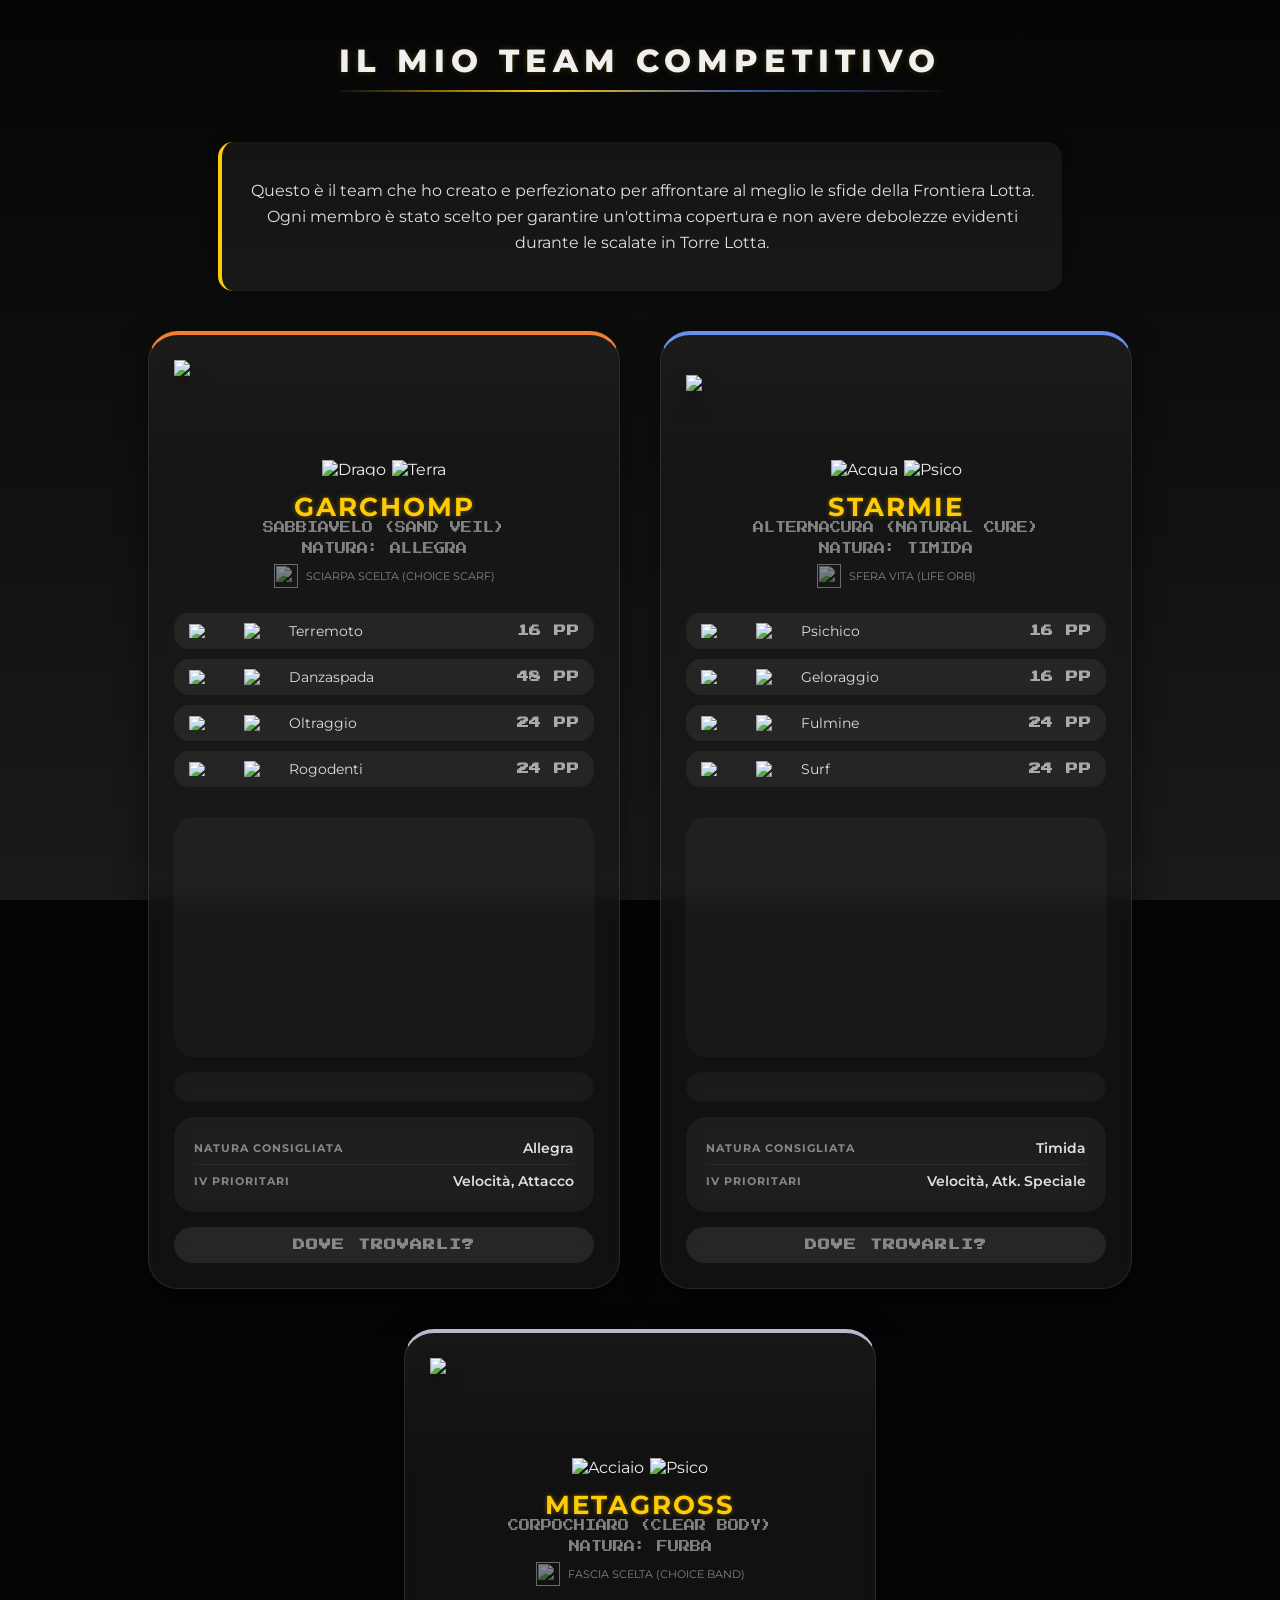
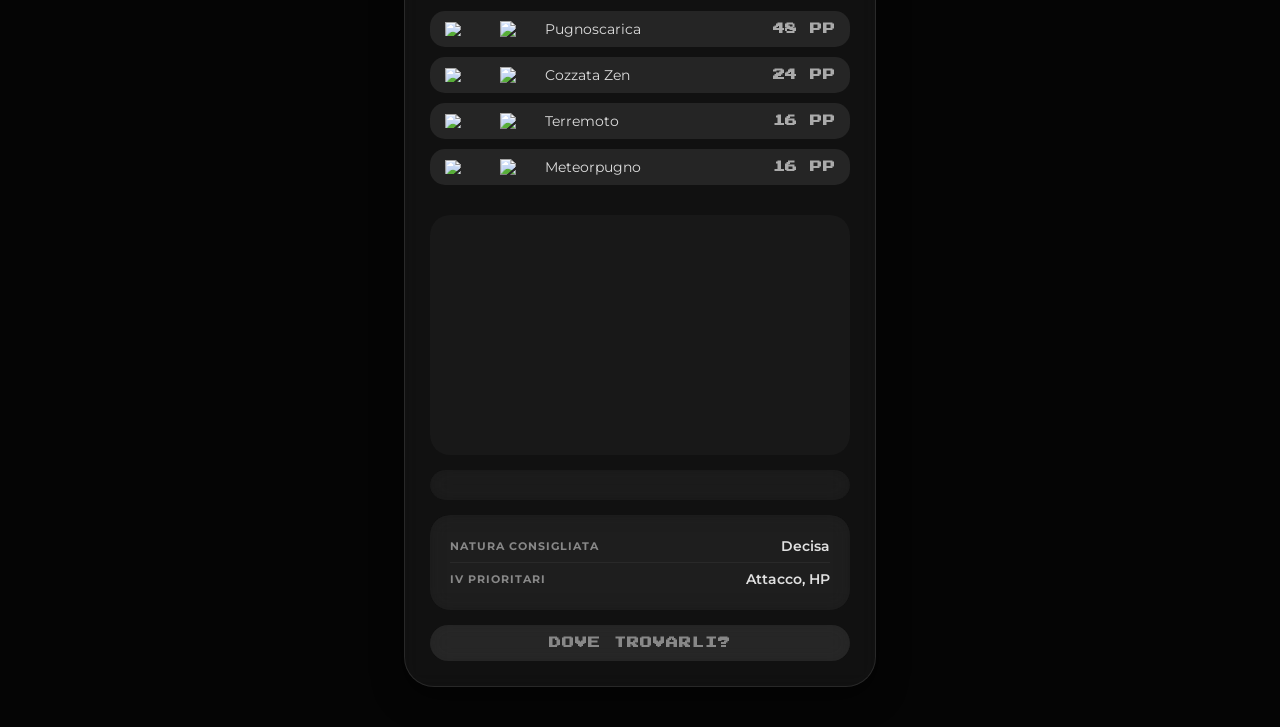
==== commit 94924cc2: "1.3.1" ====
--- a/index.html
+++ b/index.html
@@ -13,20 +13,6 @@
 </head>
 <body>
 
-    <!-- Menu di Navigazione Principale -->
-    <nav class="main-nav">
-        <div class="nav-logo">
-            <img src="https://raw.githubusercontent.com/PokeAPI/sprites/master/sprites/items/master-ball.png" alt="Logo">
-            <span>GOXXINO</span>
-        </div>
-        <ul class="nav-links">
-            <li><a href="index.html" class="active">Il Mio Team</a></li>
-            <li><a href="palmer.html">Farm BP</a></li>
-            <li><a href="slaves.html">Pokémon Slave</a></li>
-            <li><a href="utilities.html">Utilities</a></li>
-        </ul>
-    </nav>
-
     <h1>IL MIO TEAM COMPETITIVO</h1>
 
     <div class="intro-text">
@@ -66,7 +52,7 @@
                 <div class="move-row clickable-move"><img src="https://raw.githubusercontent.com/PokeAPI/sprites/master/sprites/types/generation-iv/heartgold-soulsilver/10.png" class="type-icon" alt="Fuoco"> <img src="physical.png" class="type-tag"> <span>Rogodenti</span> <span class="pp">24 PP</span></div>
                 <div class="move-data" style="display: none;">
                     <div class="data-title">Rogodenti</div>
-                    <div class="data-content"><p>Livello 1 / Ricordamosse. Vai a Ebanopoli (HGSS) o Pratopoli (Platino) con una Squama Cuore.</p></div>
+                    <div class="data-content"><p>Livello 1 / Ricordamosse. Vai a Ebanopoli (HGSS) o Pratopoli (Platino) con una Squama Cuore<img src="https://raw.githubusercontent.com/PokeAPI/sprites/master/sprites/items/heart-scale.png" class="item-icon" style="vertical-align: middle; margin-left: 5px; margin-bottom: 3px;" alt="Squama Cuore">.</p></div>
                 </div>
             </div>
             <div class="chart-container">
@@ -153,9 +139,9 @@
                     <p class="emerald"><strong style="color: #4caf50;">Luogo Smeraldo:</strong> Alghepoli (Lilycove City) - Coste</p>
                     <p class="soulsilver"><strong style="color: #c0c0c0;">Luogo SoulSilver:</strong> Fiorpesca (Cherrygrove City), Olivinopoli (Olivine City), Percorso 47.</p>
                     <p class="emerald"><strong style="color: #4caf50;">Posizione:</strong> Lungo le rive della città, ad esempio di fronte al Centro Commerciale o vicino al molo.</p>
-                    <p class="emerald"><strong style="color: #4caf50;">Requisiti:</strong> Super Amo. Si ottiene a Verdeazzupoli (Mossdeep City) parlando con il pescatore nella casa a nord-est.</p>
-                    <p class="emerald"><strong style="color: #4caf50;">Pietra Idrica Smeraldo:</strong> Necessaria per l'evoluzione. Si trova nel Relitto (Abandoned Ship) o scambiando un Coccio Blu con il Cercatesori sul Percorso 124.</p>
-                    <p class="soulsilver"><strong style="color: #c0c0c0;">Pietra Idrica SoulSilver:</strong> Necessaria per l'evoluzione. Si ottiene dal Nonno di Bill (Percorso 25 a Kanto), come premio alla Gara Pigliamosche (Parco Nazionale) o tramite il numero di telefono del Pescatore Tullio (Percorso 42).</p>
+                    <p class="emerald"><strong style="color: #4caf50;">Requisiti:</strong> Super Amo<img src="https://raw.githubusercontent.com/PokeAPI/sprites/master/sprites/items/super-rod.png" class="item-icon" style="vertical-align: middle; margin-left: 5px; margin-right: 5px; margin-bottom: 3px;" alt="Super Amo">. Si ottiene a Verdeazzupoli (Mossdeep City) parlando con il pescatore nella casa a nord-est.</p>
+                    <p class="emerald"><strong style="color: #4caf50;">Pietra Idrica Smeraldo:</strong> Necessaria per l'evoluzione<img src="https://raw.githubusercontent.com/PokeAPI/sprites/master/sprites/items/water-stone.png" class="item-icon" style="vertical-align: middle; margin-left: 5px; margin-bottom: 3px;" alt="Pietra Idrica">. Si trova nel Relitto (Abandoned Ship) o scambiando un Coccio Blu<img src="https://raw.githubusercontent.com/PokeAPI/sprites/master/sprites/items/blue-shard.png" class="item-icon" style="vertical-align: middle; margin-left: 5px; margin-right: 5px; margin-bottom: 3px;" alt="Coccio Blu">con il Cercatesori sul Percorso 124.</p>
+                    <p class="soulsilver"><strong style="color: #c0c0c0;">Pietra Idrica SoulSilver:</strong> Necessaria per l'evoluzione<img src="https://raw.githubusercontent.com/PokeAPI/sprites/master/sprites/items/water-stone.png" class="item-icon" style="vertical-align: middle; margin-left: 5px; margin-bottom: 3px;" alt="Pietra Idrica">. Si ottiene dal Nonno di Bill (Percorso 25 a Kanto), come premio alla Gara Pigliamosche (Parco Nazionale) o tramite il numero di telefono del Pescatore Tullio (Percorso 42).</p>
                 </div>
             </div>
         </div>
@@ -182,7 +168,7 @@
                 <div class="move-row clickable-move"><img src="https://raw.githubusercontent.com/PokeAPI/sprites/master/sprites/types/generation-iv/heartgold-soulsilver/14.png" class="type-icon" alt="Psichico"> <img src="physical.png" class="type-tag"> <span>Cozzata Zen</span> <span class="pp">24 PP</span></div>
                 <div class="move-data" style="display: none;">
                     <div class="data-title">Cozzata Zen</div>
-                    <div class="data-content"><p>Livello 20 / Ricordamosse. Metang la impara al 20. Se il tuo Metagross è già oltre quel livello, usa il Ricordamosse. Metodo più veloce: 1 Squama Cuore (risparmi i BP del Tutor).</p></div>
+                    <div class="data-content"><p>Livello 20 / Ricordamosse. Metang la impara al 20. Se il tuo Metagross è già oltre quel livello, usa il Ricordamosse. Metodo più veloce: 1 Squama Cuore<img src="https://raw.githubusercontent.com/PokeAPI/sprites/master/sprites/items/heart-scale.png" class="item-icon" style="vertical-align: middle; margin-left: 5px; margin-bottom: 3px;" alt="Squama Cuore"> (risparmi i BP del Tutor).</p></div>
                 </div>
                 <div class="move-row clickable-move"><img src="https://raw.githubusercontent.com/PokeAPI/sprites/master/sprites/types/generation-iv/heartgold-soulsilver/5.png" class="type-icon" alt="Terra"> <img src="physical.png" class="type-tag"> <span>Terremoto</span> <span class="pp">16 PP</span></div>
                 <div class="move-data" style="display: none;">
@@ -217,7 +203,7 @@
                     <p class="emerald"><strong style="color: #4caf50;">Luogo Smeraldo:</strong> Verdeazzupoli (Mossdeep City) - Casa di Rocco (Steven).</p>
                     <p class="platinum"><strong style="color: #A0C0D0;">Luogo Platino:</strong> Percorso 228 (Route 228).</p>
                     <p class="soulsilver"><strong style="color: #c0c0c0;">Luogo SoulSilver:</strong> Zafferanopoli (Saffron City) - Edificio Silph Co.</p>
-                    <p class="emerald"><strong style="color: #4caf50;">Posizione Smeraldo:</strong> Poké Ball lasciata sul tavolo all'interno della casa di Rocco (a nord-ovest del Centro Pokémon).</p>
+                    <p class="emerald"><strong style="color: #4caf50;">Posizione Smeraldo:</strong> Poké Ball<img src="https://raw.githubusercontent.com/PokeAPI/sprites/master/sprites/items/poke-ball.png" class="item-icon" style="vertical-align: middle; margin-left: 5px; margin-right: 5px; margin-bottom: 3px;" alt="Poké Ball">lasciata sul tavolo all'interno della casa di Rocco (a nord-ovest del Centro Pokémon).</p>
                     <p class="platinum"><strong style="color: #A0C0D0;">Posizione Platino:</strong> Nell'erba alta durante una tempesta di sabbia, ma solo se è attivo lo Sciame (Swarm) del giorno.</p>
                     <p class="soulsilver"><strong style="color: #c0c0c0;">Posizione SoulSilver:</strong> Si riceve in regalo da Rocco che si trova nell'atrio dell'edificio Silph Co.</p>
                     <p class="emerald"><strong style="color: #4caf50;">Requisiti Smeraldo:</strong> Aver sconfitto i Superquattro e il Campione della Lega Pokémon.</p>
--- a/style.css
+++ b/style.css
@@ -78,6 +78,7 @@
     font-size: 0.8rem;
     letter-spacing: 1px;
     text-shadow: 0 0 5px var(--accent-glow);
+    text-decoration: none;
 }
 
 .nav-logo img {
@@ -144,6 +145,70 @@
     border-radius: 15px;
     border-left: 4px solid var(--accent-color);
     box-shadow: 0 5px 15px rgba(0,0,0,0.3);
+}
+
+/* Stile per i link all'interno del testo introduttivo (es. in Home) */
+.intro-text a {
+    color: var(--accent-color);
+    text-decoration: none;
+    font-weight: 700;
+    position: relative;
+    transition: color 0.3s ease, text-shadow 0.3s ease;
+}
+
+.intro-text a:hover {
+    color: #fff;
+    text-shadow: 0 0 8px var(--accent-glow-strong);
+}
+
+.intro-text a::after {
+    content: '';
+    position: absolute;
+    width: 100%;
+    transform: scaleX(0);
+    height: 2px;
+    bottom: -2px;
+    left: 0;
+    background-color: var(--accent-color);
+    transform-origin: bottom right;
+    transition: transform 0.3s ease-out;
+}
+
+.intro-text a:hover::after {
+    transform: scaleX(1);
+    transform-origin: bottom left;
+    background-color: #fff;
+}
+
+/* Stili per il contenitore del video (nuova aggiunta) */
+.video-container {
+    position: relative;
+    padding-bottom: 56.25%; /* 16:9 Aspect Ratio (height / width = 9 / 16) */
+    height: 0;
+    overflow: hidden;
+    max-width: 100%;
+    background: #000;
+    border-radius: 15px;
+    margin: 40px auto;
+    box-shadow: 0 10px 30px rgba(0,0,0,0.5);
+}
+
+.video-container iframe {
+    position: absolute;
+    top: 0;
+    left: 0;
+    width: 100%;
+    height: 100%;
+    border: none;
+}
+
+/* Adatta la larghezza del video per schermi più grandi */
+@media (min-width: 900px) {
+    .video-container {
+        width: 700px;
+        height: 394px; /* 700 * 9 / 16 */
+        padding-bottom: 0; /* Rimuove il padding-bottom trick quando l'altezza è fissa */
+    }
 }
 
 .section-header {
@@ -208,6 +273,7 @@
 .card.type-bug    { --type-color: #a8b820; }
 .card.type-normal { --type-color: #a8a878; }
 .card.type-fire   { --type-color: #f08030; }
+.card.type-electric { --type-color: #f8d030; }
 
 /* Sfondo sfumato leggero dietro la card */
 .card::before {
@@ -586,4 +652,26 @@
     border: none;
     margin: 50px auto 10px;
     opacity: 0.5;
+}
+
+/* --- FOOTER --- */
+.site-footer {
+    width: 100%;
+    text-align: center;
+    padding: 20px 0;
+    margin-top: 40px;
+    border-top: 1px solid var(--border-light);
+    font-size: 0.8rem;
+    color: var(--text-dim);
+}
+
+.site-footer a {
+    color: var(--accent-color);
+    text-decoration: none;
+    transition: color 0.3s ease, text-shadow 0.3s ease;
+}
+
+.site-footer a:hover {
+    color: #fff;
+    text-shadow: 0 0 5px var(--accent-glow-strong);
 }
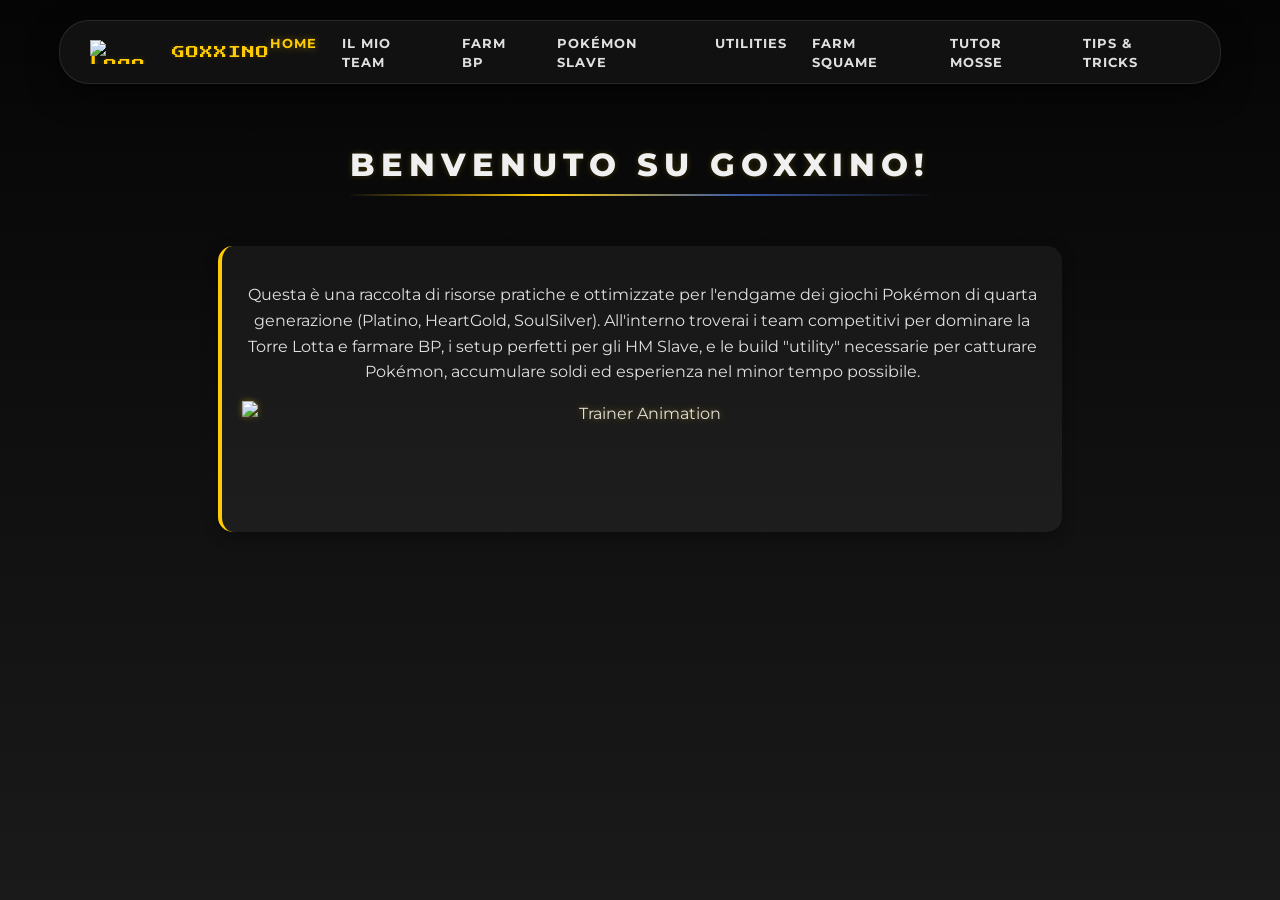
==== commit 973b2201: "1.3.3" ====
--- a/index.html
+++ b/index.html
@@ -3,7 +3,7 @@
 <head>
     <meta charset="UTF-8">
     <meta name="viewport" content="width=device-width, initial-scale=1.0">
-    <title>Goxxino | Il Mio Team</title>
+    <title>Goxxino | Home</title>
     <link rel="stylesheet" href="style.css">
     <link rel="icon" href="https://raw.githubusercontent.com/PokeAPI/sprites/master/sprites/items/master-ball.png" type="image/png">
     <script src="https://cdn.jsdelivr.net/npm/chart.js"></script>
@@ -13,215 +13,15 @@
 </head>
 <body>
 
-    <h1>IL MIO TEAM COMPETITIVO</h1>
+    <h1>BENVENUTO SU GOXXINO!</h1>
 
     <div class="intro-text">
-        <p>Questo è il team che ho creato e perfezionato per affrontare al meglio le sfide della Frontiera Lotta. Ogni membro è stato scelto per garantire un'ottima copertura e non avere debolezze evidenti durante le scalate in Torre Lotta.</p>
+        <p>Questa è una raccolta di risorse pratiche e ottimizzate per l'endgame dei giochi Pokémon di quarta generazione (Platino, HeartGold, SoulSilver). All'interno troverai i team competitivi per dominare la Torre Lotta e farmare BP, i setup perfetti per gli HM Slave, e le build "utility" necessarie per catturare Pokémon, accumulare soldi ed esperienza nel minor tempo possibile.</p>
+        <img src="https://images-wixmp-ed30a86b8c4ca887773594c2.wixmp.com/f/47980ced-5dfb-4052-b3ea-e111b91c9ef8/d6cskpp-16c55b0b-b03a-45ed-a530-9e1b09f61949.gif?token=eyJ0eXAiOiJKV1QiLCJhbGciOiJIUzI1NiJ9.[base64].JhuFXGRZY2ODdmyLBTtu3FT6AifXsZ2zSsFoxtr_E_w" class="trainer-sprite" alt="Trainer Animation">
     </div>
 
-    <div class="team-container">
-        <div class="card type-ground">
-            <img src="https://raw.githubusercontent.com/PokeAPI/sprites/master/sprites/pokemon/versions/generation-v/black-white/animated/445.gif" class="sprite">
-            <div class="types-container">
-                <img src="https://raw.githubusercontent.com/PokeAPI/sprites/master/sprites/types/generation-iv/heartgold-soulsilver/16.png" class="type-badge" alt="Drago">
-                <img src="https://raw.githubusercontent.com/PokeAPI/sprites/master/sprites/types/generation-iv/heartgold-soulsilver/5.png" class="type-badge" alt="Terra">
-            </div>
-            <div class="name">GARCHOMP</div>
-            <div class="ability">Sabbiavelo (Sand Veil)</div>
-            <div class="nature">Natura: Allegra</div>
-            <div class="held-item">
-                <img src="https://raw.githubusercontent.com/PokeAPI/sprites/master/sprites/items/focus-sash.png" class="item-icon">
-                <span>Sciarpa Scelta (Choice Scarf)</span>
-            </div>
-            <div class="moves-grid">
-                <div class="move-row clickable-move"><img src="https://raw.githubusercontent.com/PokeAPI/sprites/master/sprites/types/generation-iv/heartgold-soulsilver/5.png" class="type-icon" alt="Terra"> <img src="physical.png" class="type-tag"> <span>Terremoto</span> <span class="pp">16 PP</span></div>
-                <div class="move-data" style="display: none;">
-                    <div class="data-title">Terremoto</div>
-                    <div class="data-content"><p>MT 26. Ottenuta in Smeraldo (Grotta dei Tempi) e duplicata col glitch della Torre Lotta. Metodo più veloce: Clonazione infinita.</p></div>
-                </div>
-                <div class="move-row clickable-move"><img src="https://raw.githubusercontent.com/PokeAPI/sprites/master/sprites/types/generation-iv/heartgold-soulsilver/1.png" class="type-icon" alt="Normale"> <img src="status.png" class="type-tag"> <span>Danzaspada</span> <span class="pp">48 PP</span></div>
-                <div class="move-data" style="display: none;">
-                    <div class="data-title">Danzaspada</div>
-                    <div class="data-content"><p>MT 75. Comprata al Centro Commerciale di Rupepoli (Platino) per 2000$. Metodo più veloce: Acquisto diretto.</p></div>
-                </div>
-                <div class="move-row clickable-move"><img src="https://raw.githubusercontent.com/PokeAPI/sprites/master/sprites/types/generation-iv/heartgold-soulsilver/16.png" class="type-icon" alt="Drago"> <img src="physical.png" class="type-tag"> <span>Oltraggio</span> <span class="pp">24 PP</span></div>
-                <div class="move-data" style="display: none;">
-                    <div class="data-title">Oltraggio</div>
-                    <div class="data-content"><p>Insegnamosse. Si impara alla Frontiera Lotta (Platino/HGSS). Costa 48 BP. Metodo più veloce: Farming Palmer (Torre Lotta).</p></div>
-                </div>
-                <div class="move-row clickable-move"><img src="https://raw.githubusercontent.com/PokeAPI/sprites/master/sprites/types/generation-iv/heartgold-soulsilver/10.png" class="type-icon" alt="Fuoco"> <img src="physical.png" class="type-tag"> <span>Rogodenti</span> <span class="pp">24 PP</span></div>
-                <div class="move-data" style="display: none;">
-                    <div class="data-title">Rogodenti</div>
-                    <div class="data-content"><p>Livello 1 / Ricordamosse. Vai a Ebanopoli (HGSS) o Pratopoli (Platino) con una Squama Cuore<img src="https://raw.githubusercontent.com/PokeAPI/sprites/master/sprites/items/heart-scale.png" class="item-icon" style="vertical-align: middle; margin-left: 5px; margin-bottom: 3px;" alt="Squama Cuore">.</p></div>
-                </div>
-            </div>
-            <div class="chart-container">
-                <canvas id="chartGarchomp"></canvas>
-            </div>
-            <div class="stats-grid-container" id="statsGarchomp"></div>
-            <div class="recommendation-container">
-                <div class="rec-row">
-                    <span class="rec-label">Natura consigliata</span>
-                    <span class="rec-value">Allegra</span>
-                </div>
-                <div class="rec-row">
-                    <span class="rec-label">IV prioritari</span>
-                    <span class="rec-value">Velocità, Attacco</span>
-                </div>
-            </div>
-            <div class="location-box" data-pokemon="garchomp">Dove trovarli?</div>
-            <div class="location-data" style="display: none;">
-                <div class="data-title">Gible (Pre-evoluzione di Garchomp)</div>
-                <div class="data-content">
-                    <p class="platinum"><strong>Gioco:</strong> <span style="color: #A0C0D0;">Pokémon Platino</span></p>
-                    <p class="platinum"><strong>Luogo:</strong> Grotta Labirinto (Wayward Cave) - Ingresso Segreto.</p>
-                    <p class="platinum"><strong>Posizione:</strong> Sotto la Pista Ciclabile (Percorso 206).</p>
-                    <p class="platinum"><strong>Requisiti:</strong> MN Forza per spostare i massi all'interno.</p>
-                    <img src="https://archives.bulbagarden.net/media/upload/f/f2/Sinnoh_Route_206_Map.png" alt="Percorso 206 (Route 206)" style="width: 100%; border-radius: 10px; margin-top: 15px; border: 1px solid var(--border-light); filter: drop-shadow(0 5px 15px rgba(0,0,0,0.5));">
-                </div>
-            </div>
-        </div>
-
-        <div class="card type-water">
-            <img src="https://raw.githubusercontent.com/PokeAPI/sprites/master/sprites/pokemon/versions/generation-v/black-white/animated/121.gif" class="sprite" style="height: 75px; margin-top: 15px;">
-            <div class="types-container">
-                <img src="https://raw.githubusercontent.com/PokeAPI/sprites/master/sprites/types/generation-iv/heartgold-soulsilver/11.png" class="type-badge" alt="Acqua">
-                <img src="https://raw.githubusercontent.com/PokeAPI/sprites/master/sprites/types/generation-iv/heartgold-soulsilver/14.png" class="type-badge" alt="Psico">
-            </div>
-            <div class="name">STARMIE</div>
-            <div class="ability">Alternacura (Natural Cure)</div>
-            <div class="nature">Natura: Timida</div>
-            <div class="held-item">
-                <img src="https://raw.githubusercontent.com/PokeAPI/sprites/master/sprites/items/life-orb.png" class="item-icon">
-                <span>Sfera Vita (Life Orb)</span>
-            </div>
-            <div class="moves-grid">
-                <div class="move-row clickable-move"><img src="https://raw.githubusercontent.com/PokeAPI/sprites/master/sprites/types/generation-iv/heartgold-soulsilver/14.png" class="type-icon" alt="Psichico"> <img src="special.png" class="type-tag"> <span>Psichico</span> <span class="pp">16 PP</span></div>
-                <div class="move-data" style="display: none;">
-                    <div class="data-title">Psichico</div>
-                    <div class="data-content"><p>MT 29. Ottenuta in Smeraldo (Casinò/Via Vittoria) e duplicata col glitch. Metodo più veloce: Clonazione.</p></div>
-                </div>
-                <div class="move-row clickable-move"><img src="https://raw.githubusercontent.com/PokeAPI/sprites/master/sprites/types/generation-iv/heartgold-soulsilver/15.png" class="type-icon" alt="Ghiaccio"> <img src="special.png" class="type-tag"> <span>Geloraggio</span> <span class="pp">16 PP</span></div>
-                <div class="move-data" style="display: none;">
-                    <div class="data-title">Geloraggio</div>
-                    <div class="data-content"><p>MT 13. Ottenuta in Smeraldo (Casinò/Relitto) e duplicata col glitch. Metodo più veloce: Clonazione.</p></div>
-                </div>
-                <div class="move-row clickable-move"><img src="https://raw.githubusercontent.com/PokeAPI/sprites/master/sprites/types/generation-iv/heartgold-soulsilver/13.png" class="type-icon" alt="Elettro"> <img src="special.png" class="type-tag"> <span>Fulmine</span> <span class="pp">24 PP</span></div>
-                <div class="move-data" style="display: none;">
-                    <div class="data-title">Fulmine</div>
-                    <div class="data-content"><p>MT 24. Ottenuta in Smeraldo (Centrale Elettrica/Casinò) e duplicata col glitch. Metodo più veloce: Clonazione.</p></div>
-                </div>
-                <div class="move-row clickable-move"><img src="https://raw.githubusercontent.com/PokeAPI/sprites/master/sprites/types/generation-iv/heartgold-soulsilver/11.png" class="type-icon" alt="Acqua"> <img src="special.png" class="type-tag"> <span>Surf</span> <span class="pp">24 PP</span></div>
-                <div class="move-data" style="display: none;">
-                    <div class="data-title">Surf</div>
-                    <div class="data-content"><p>MN 03. Si ottiene durante la storia a Amarantopoli (Ecruteak City) dopo aver battuto le Kimono Girls.</p></div>
-                </div>
-            </div>
-            <div class="chart-container">
-                <canvas id="chartStarmie"></canvas>
-            </div>
-            <div class="stats-grid-container" id="statsStarmie"></div>
-            <div class="recommendation-container">
-                <div class="rec-row">
-                    <span class="rec-label">Natura consigliata</span>
-                    <span class="rec-value">Timida</span>
-                </div>
-                <div class="rec-row">
-                    <span class="rec-label">IV prioritari</span>
-                    <span class="rec-value">Velocità, Atk. Speciale</span>
-                </div>
-            </div>
-            <div class="location-box" data-pokemon="starmie">Dove trovarli?</div>
-            <div class="location-data" style="display: none;">
-                <div class="data-title">Staryu (Pre-evoluzione di Starmie)</div>
-                <div class="data-content">
-                    <p><strong>Gioco:</strong> <span style="color: #4caf50;">Pokémon Smeraldo</span> / <span style="color: #c0c0c0;">Pokémon SoulSilver</span> / Leaf Green</p>
-                    <p class="emerald"><strong style="color: #4caf50;">Luogo Smeraldo:</strong> Alghepoli (Lilycove City) - Coste</p>
-                    <p class="soulsilver"><strong style="color: #c0c0c0;">Luogo SoulSilver:</strong> Fiorpesca (Cherrygrove City), Olivinopoli (Olivine City), Percorso 47.</p>
-                    <p class="emerald"><strong style="color: #4caf50;">Posizione:</strong> Lungo le rive della città, ad esempio di fronte al Centro Commerciale o vicino al molo.</p>
-                    <p class="emerald"><strong style="color: #4caf50;">Requisiti:</strong> Super Amo<img src="https://raw.githubusercontent.com/PokeAPI/sprites/master/sprites/items/super-rod.png" class="item-icon" style="vertical-align: middle; margin-left: 5px; margin-right: 5px; margin-bottom: 3px;" alt="Super Amo">. Si ottiene a Verdeazzupoli (Mossdeep City) parlando con il pescatore nella casa a nord-est.</p>
-                    <p class="emerald"><strong style="color: #4caf50;">Pietra Idrica Smeraldo:</strong> Necessaria per l'evoluzione<img src="https://raw.githubusercontent.com/PokeAPI/sprites/master/sprites/items/water-stone.png" class="item-icon" style="vertical-align: middle; margin-left: 5px; margin-bottom: 3px;" alt="Pietra Idrica">. Si trova nel Relitto (Abandoned Ship) o scambiando un Coccio Blu<img src="https://raw.githubusercontent.com/PokeAPI/sprites/master/sprites/items/blue-shard.png" class="item-icon" style="vertical-align: middle; margin-left: 5px; margin-right: 5px; margin-bottom: 3px;" alt="Coccio Blu">con il Cercatesori sul Percorso 124.</p>
-                    <p class="soulsilver"><strong style="color: #c0c0c0;">Pietra Idrica SoulSilver:</strong> Necessaria per l'evoluzione<img src="https://raw.githubusercontent.com/PokeAPI/sprites/master/sprites/items/water-stone.png" class="item-icon" style="vertical-align: middle; margin-left: 5px; margin-bottom: 3px;" alt="Pietra Idrica">. Si ottiene dal Nonno di Bill (Percorso 25 a Kanto), come premio alla Gara Pigliamosche (Parco Nazionale) o tramite il numero di telefono del Pescatore Tullio (Percorso 42).</p>
-                </div>
-            </div>
-        </div>
-
-        <div class="card type-steel">
-            <img src="https://raw.githubusercontent.com/PokeAPI/sprites/master/sprites/pokemon/versions/generation-v/black-white/animated/376.gif" class="sprite">
-            <div class="types-container">
-                <img src="https://raw.githubusercontent.com/PokeAPI/sprites/master/sprites/types/generation-iv/heartgold-soulsilver/9.png" class="type-badge" alt="Acciaio">
-                <img src="https://raw.githubusercontent.com/PokeAPI/sprites/master/sprites/types/generation-iv/heartgold-soulsilver/14.png" class="type-badge" alt="Psico">
-            </div>
-            <div class="name">METAGROSS</div>
-            <div class="ability">Corpochiaro (Clear Body)</div>
-            <div class="nature">Natura: Furba</div>
-            <div class="held-item">
-                <img src="https://raw.githubusercontent.com/PokeAPI/sprites/master/sprites/items/choice-band.png" class="item-icon">
-                <span>Fascia Scelta (Choice Band)</span>
-            </div>
-            <div class="moves-grid">
-                <div class="move-row clickable-move"><img src="https://raw.githubusercontent.com/PokeAPI/sprites/master/sprites/types/generation-iv/heartgold-soulsilver/9.png" class="type-icon" alt="Acciaio"> <img src="physical.png" class="type-tag"> <span>Pugnoscarica</span> <span class="pp">48 PP</span></div>
-                <div class="move-data" style="display: none;">
-                    <div class="data-title">Pugnoscarica</div>
-                    <div class="data-content"><p>Livello 1 / Ricordamosse. Essendo una mossa base di Metagross, non la impara salendo di livello dal 50 in poi, ma va "ricordata" a Ebanopoli/Pratopoli.</p></div>
-                </div>
-                <div class="move-row clickable-move"><img src="https://raw.githubusercontent.com/PokeAPI/sprites/master/sprites/types/generation-iv/heartgold-soulsilver/14.png" class="type-icon" alt="Psichico"> <img src="physical.png" class="type-tag"> <span>Cozzata Zen</span> <span class="pp">24 PP</span></div>
-                <div class="move-data" style="display: none;">
-                    <div class="data-title">Cozzata Zen</div>
-                    <div class="data-content"><p>Livello 20 / Ricordamosse. Metang la impara al 20. Se il tuo Metagross è già oltre quel livello, usa il Ricordamosse. Metodo più veloce: 1 Squama Cuore<img src="https://raw.githubusercontent.com/PokeAPI/sprites/master/sprites/items/heart-scale.png" class="item-icon" style="vertical-align: middle; margin-left: 5px; margin-bottom: 3px;" alt="Squama Cuore"> (risparmi i BP del Tutor).</p></div>
-                </div>
-                <div class="move-row clickable-move"><img src="https://raw.githubusercontent.com/PokeAPI/sprites/master/sprites/types/generation-iv/heartgold-soulsilver/5.png" class="type-icon" alt="Terra"> <img src="physical.png" class="type-tag"> <span>Terremoto</span> <span class="pp">16 PP</span></div>
-                <div class="move-data" style="display: none;">
-                    <div class="data-title">Terremoto</div>
-                    <div class="data-content"><p>MT 26. Insegnata in Smeraldo prima del trasferimento (duplicata col glitch).</p></div>
-                </div>
-                <div class="move-row clickable-move"><img src="https://raw.githubusercontent.com/PokeAPI/sprites/master/sprites/types/generation-iv/heartgold-soulsilver/9.png" class="type-icon" alt="Acciaio"> <img src="physical.png" class="type-tag"> <span>Meteorpugno</span> <span class="pp">16 PP</span></div>
-                <div class="move-data" style="display: none;">
-                    <div class="data-title">Meteorpugno</div>
-                    <div class="data-content"><p>Livello 50. Se l'hai cancellata per sbaglio, usa il Ricordamosse.</p></div>
-                </div>
-            </div>
-            <div class="chart-container">
-                <canvas id="chartMetagross"></canvas>
-            </div>
-            <div class="stats-grid-container" id="statsMetagross"></div>
-            <div class="recommendation-container">
-                <div class="rec-row">
-                    <span class="rec-label">Natura consigliata</span>
-                    <span class="rec-value">Decisa</span>
-                </div>
-                <div class="rec-row">
-                    <span class="rec-label">IV prioritari</span>
-                    <span class="rec-value">Attacco, HP</span>
-                </div>
-            </div>
-            <div class="location-box" data-pokemon="metagross">Dove trovarli?</div>
-            <div class="location-data" style="display: none;">
-                <div class="data-title">Beldum (Pre-evoluzione di Metagross)</div>
-                <div class="data-content">
-                    <p><strong>Gioco:</strong> <span style="color: #4caf50;">Pokémon Smeraldo</span> / <span style="color: #A0C0D0;">Pokémon Platino</span> / <span style="color: #c0c0c0;">Pokémon SoulSilver</span></p>
-                    <p class="emerald"><strong style="color: #4caf50;">Luogo Smeraldo:</strong> Verdeazzupoli (Mossdeep City) - Casa di Rocco (Steven).</p>
-                    <p class="platinum"><strong style="color: #A0C0D0;">Luogo Platino:</strong> Percorso 228 (Route 228).</p>
-                    <p class="soulsilver"><strong style="color: #c0c0c0;">Luogo SoulSilver:</strong> Zafferanopoli (Saffron City) - Edificio Silph Co.</p>
-                    <p class="emerald"><strong style="color: #4caf50;">Posizione Smeraldo:</strong> Poké Ball<img src="https://raw.githubusercontent.com/PokeAPI/sprites/master/sprites/items/poke-ball.png" class="item-icon" style="vertical-align: middle; margin-left: 5px; margin-right: 5px; margin-bottom: 3px;" alt="Poké Ball">lasciata sul tavolo all'interno della casa di Rocco (a nord-ovest del Centro Pokémon).</p>
-                    <p class="platinum"><strong style="color: #A0C0D0;">Posizione Platino:</strong> Nell'erba alta durante una tempesta di sabbia, ma solo se è attivo lo Sciame (Swarm) del giorno.</p>
-                    <p class="soulsilver"><strong style="color: #c0c0c0;">Posizione SoulSilver:</strong> Si riceve in regalo da Rocco che si trova nell'atrio dell'edificio Silph Co.</p>
-                    <p class="emerald"><strong style="color: #4caf50;">Requisiti Smeraldo:</strong> Aver sconfitto i Superquattro e il Campione della Lega Pokémon.</p>
-                    <p class="platinum"><strong style="color: #A0C0D0;">Requisiti Platino:</strong> Pokédex Nazionale. Bisogna controllare la TV o parlare con la sorella di Lucas/Lucinda per attivare lo Sciame.</p>
-                    <p class="soulsilver"><strong style="color: #c0c0c0;">Requisiti SoulSilver:</strong> Aver sconfitto Rosso sul Monte Argento. È necessario offrire a Rocco un Forretress in cambio del suo Beldum.</p>
-                </div>
-            </div>
-        </div>
-    </div>
-
-    <!-- Modale per le location -->
-    <div id="locationModal" class="modal-overlay">
-        <div class="modal-content">
-            <span class="modal-close">&times;</span>
-            <h2 id="modalTitle" class="modal-title"></h2>
-            <div id="modalBody" class="modal-body"></div>
-        </div>
-    </div>
+    <!-- Modale per le location (se necessario, include per consistenza) -->
+    <div id="locationModal" class="modal-overlay" style="display: none;"></div>
 
     <script src="script.js"></script>
 </body>
--- a/style.css
+++ b/style.css
@@ -674,4 +674,19 @@
 .site-footer a:hover {
     color: #fff;
     text-shadow: 0 0 5px var(--accent-glow-strong);
-}+}
+
+/* --- UTILITY CLASSES --- */
+.card-wide {
+    width: 100%;
+    max-width: 800px;
+    padding: 30px;
+}
+.flex-column-center {
+    flex-direction: column;
+    align-items: center;
+}
+.mt-0 { margin-top: 0; }
+.mb-40 { margin-bottom: 40px; }
+.text-center { text-align: center; }
+.line-height-16 { line-height: 1.6; }
